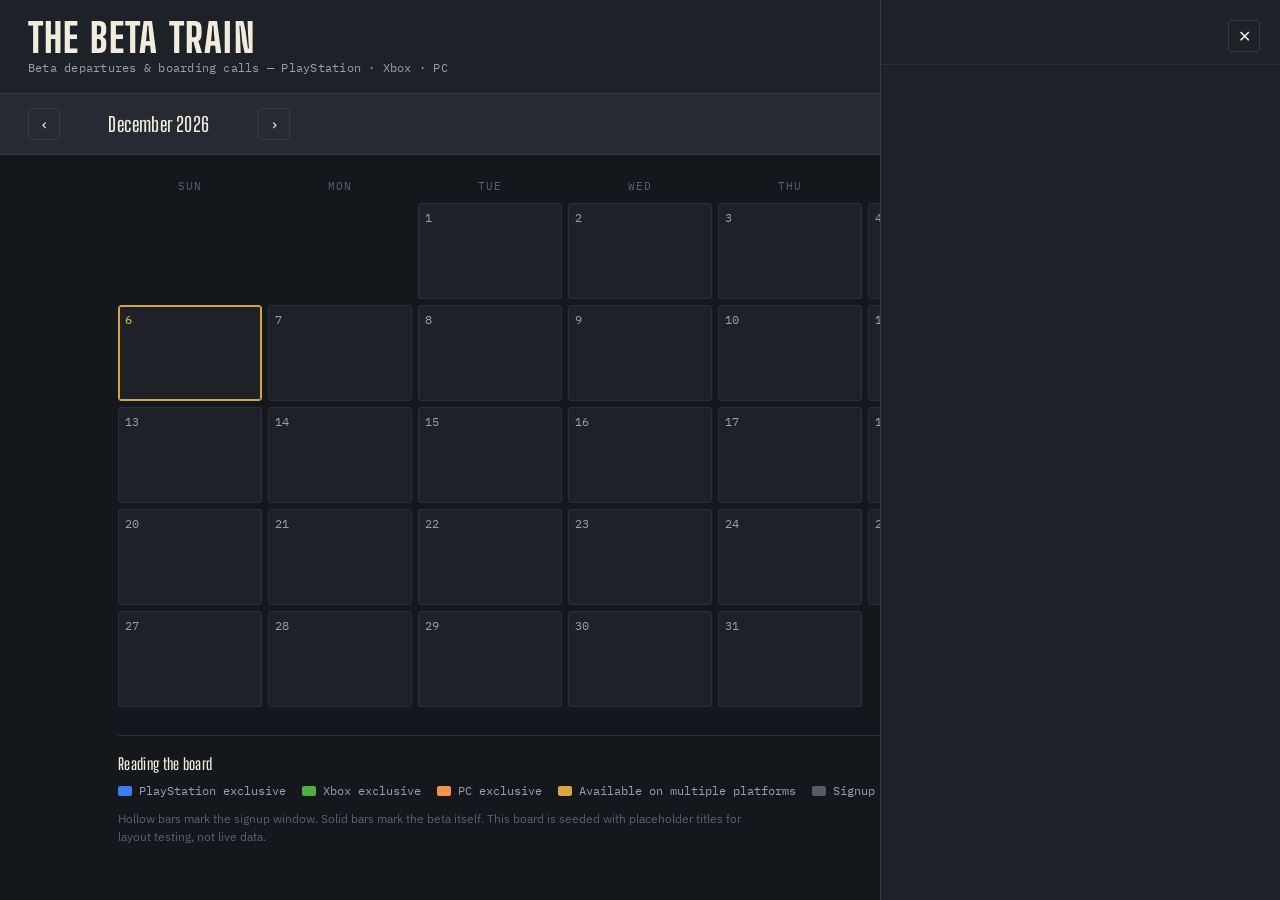
==== index.html @ b29eb6c9 "Add files via upload" ====
<!DOCTYPE html>
<html lang="en">
<head>
<meta charset="UTF-8">
<meta name="viewport" content="width=device-width, initial-scale=1.0">
<title>The Beta Train</title>
<meta name="description" content="A calendar of upcoming and active video game betas across PlayStation, Xbox, and PC.">
<link rel="preconnect" href="https://fonts.googleapis.com">
<link rel="preconnect" href="https://fonts.gstatic.com" crossorigin>
<link href="https://fonts.googleapis.com/css2?family=Big+Shoulders+Display:wght@400;600;800&family=IBM+Plex+Sans:wght@400;500;600&family=IBM+Plex+Mono:wght@400;500&display=swap" rel="stylesheet">
<link rel="stylesheet" href="css/styles.css">
</head>
<body>

<header class="board">
  <div class="board__wordmark">
    <span class="board__title">THE&nbsp;BETA&nbsp;TRAIN</span>
    <span class="board__subtitle">Beta departures &amp; boarding calls &mdash; PlayStation &middot; Xbox &middot; PC</span>
  </div>
  <div class="board__clock" id="board-clock" aria-live="off">
    <span class="board__clock-label">Today</span>
    <span class="board__clock-value" id="board-clock-value">&mdash;</span>
  </div>
</header>

<nav class="controls" aria-label="Calendar controls">
  <div class="controls__month">
    <button type="button" class="icon-btn" id="prev-month" aria-label="Previous month">&#8249;</button>
    <h1 class="controls__month-label" id="month-label">&nbsp;</h1>
    <button type="button" class="icon-btn" id="next-month" aria-label="Next month">&#8250;</button>
  </div>

  <div class="controls__filters" role="group" aria-label="Filter by platform">
    <button type="button" class="filter-btn" data-platform="playstation">
      <span class="filter-btn__dot filter-btn__dot--playstation"></span>PlayStation
    </button>
    <button type="button" class="filter-btn" data-platform="xbox">
      <span class="filter-btn__dot filter-btn__dot--xbox"></span>Xbox
    </button>
    <button type="button" class="filter-btn" data-platform="pc">
      <span class="filter-btn__dot filter-btn__dot--pc"></span>PC
    </button>
  </div>
</nav>

<main>
  <section class="calendar" aria-label="Beta calendar">
    <div class="calendar__weekdays" id="weekdays"></div>
    <div class="calendar__grid" id="calendar-grid"></div>
  </section>

  <section class="legend" aria-label="Legend">
    <h2 class="legend__title">Reading the board</h2>
    <ul class="legend__list">
      <li><span class="legend__swatch legend__swatch--playstation"></span>PlayStation exclusive</li>
      <li><span class="legend__swatch legend__swatch--xbox"></span>Xbox exclusive</li>
      <li><span class="legend__swatch legend__swatch--pc"></span>PC exclusive</li>
      <li><span class="legend__swatch legend__swatch--cross"></span>Available on multiple platforms</li>
      <li><span class="legend__swatch legend__swatch--grey"></span>Signup deadline passed</li>
      <li><span class="legend__swatch legend__swatch--concluded"></span>Beta concluded</li>
    </ul>
    <p class="legend__note">Hollow bars mark the signup window. Solid bars mark the beta itself. This board is seeded with placeholder titles for layout testing, not live data.</p>
  </section>
</main>

<div class="overlay" id="overlay" hidden></div>
<aside class="panel" id="panel" role="dialog" aria-modal="true" aria-labelledby="panel-title" hidden>
  <div class="panel__header">
    <h2 class="panel__title" id="panel-title">&nbsp;</h2>
    <button type="button" class="icon-btn" id="panel-close" aria-label="Close">&#10005;</button>
  </div>
  <div class="panel__body" id="panel-body"></div>
</aside>

<script src="js/data.js"></script>
<script src="js/app.js"></script>
</body>
</html>
---- css/styles.css ----
/* ===== Tokens ===== */
:root {
  --board-bg: #14171c;
  --board-panel: #1d2128;
  --board-panel-alt: #262b33;
  --board-line: #343a44;
  --board-line-soft: #2a2f38;

  --text-primary: #f2ecdc;
  --text-muted: #9aa0ab;
  --text-faint: #5b616c;

  --accent-playstation: #3e7bfa;
  --accent-xbox: #4fae41;
  --accent-pc: #f2954a;
  --accent-cross: #d9a441;
  --accent-grey: #565c66;
  --accent-grey-outline: #3b4149;

  --radius-sm: 3px;
  --radius-md: 7px;
  --radius-lg: 12px;

  --font-display: "Big Shoulders Display", sans-serif;
  --font-body: "IBM Plex Sans", -apple-system, sans-serif;
  --font-mono: "IBM Plex Mono", monospace;

  --hero-max-height: 180px;
}

* { box-sizing: border-box; }

html, body {
  margin: 0;
  padding: 0;
  background: var(--board-bg);
  color: var(--text-primary);
  font-family: var(--font-body);
}

button {
  font-family: inherit;
  cursor: pointer;
}

:focus-visible {
  outline: 2px solid var(--accent-cross);
  outline-offset: 2px;
}

/* ===== Header / board ===== */
.board {
  display: flex;
  justify-content: space-between;
  align-items: center;
  gap: 16px;
  max-height: var(--hero-max-height);
  padding: 18px 28px;
  background: var(--board-panel);
  border-bottom: 1px solid var(--board-line);
  flex-wrap: wrap;
}

.board__wordmark {
  display: flex;
  flex-direction: column;
  gap: 2px;
}

.board__title {
  font-family: var(--font-display);
  font-weight: 800;
  font-size: clamp(28px, 4vw, 40px);
  letter-spacing: 0.03em;
  line-height: 1;
  color: var(--text-primary);
}

.board__subtitle {
  font-family: var(--font-mono);
  font-size: 12px;
  color: var(--text-muted);
  letter-spacing: 0.02em;
}

.board__clock {
  display: flex;
  align-items: center;
  gap: 10px;
  background: var(--board-bg);
  border: 1px solid var(--board-line);
  border-radius: var(--radius-sm);
  padding: 8px 14px;
}

.board__clock-label {
  font-family: var(--font-mono);
  font-size: 11px;
  text-transform: uppercase;
  letter-spacing: 0.08em;
  color: var(--text-faint);
}

.board__clock-value {
  font-family: var(--font-mono);
  font-size: 15px;
  font-weight: 500;
  letter-spacing: 0.04em;
  color: var(--accent-cross);
}

@keyframes flap {
  0% { transform: rotateX(90deg); opacity: 0; }
  60% { transform: rotateX(0deg); opacity: 1; }
  100% { transform: rotateX(0deg); opacity: 1; }
}

@media (prefers-reduced-motion: no-preference) {
  .flap-in { animation: flap 0.35s ease-out; transform-origin: top; }
}

/* ===== Controls ===== */
.controls {
  display: flex;
  justify-content: space-between;
  align-items: center;
  flex-wrap: wrap;
  gap: 14px;
  padding: 14px 28px;
  background: var(--board-panel-alt);
  border-bottom: 1px solid var(--board-line);
}

.controls__month {
  display: flex;
  align-items: center;
  gap: 14px;
}

.controls__month-label {
  font-family: var(--font-display);
  font-weight: 600;
  font-size: 20px;
  letter-spacing: 0.02em;
  min-width: 170px;
  text-align: center;
  margin: 0;
}

.icon-btn {
  background: transparent;
  border: 1px solid var(--board-line);
  color: var(--text-primary);
  width: 32px;
  height: 32px;
  border-radius: var(--radius-sm);
  font-size: 16px;
  line-height: 1;
  display: flex;
  align-items: center;
  justify-content: center;
  transition: border-color 0.15s ease, background 0.15s ease;
}

.icon-btn:hover { border-color: var(--text-muted); background: var(--board-bg); }

.controls__filters {
  display: flex;
  gap: 8px;
  flex-wrap: wrap;
}

.filter-btn {
  display: flex;
  align-items: center;
  gap: 7px;
  background: var(--board-bg);
  border: 1px solid var(--board-line);
  color: var(--text-muted);
  border-radius: 999px;
  padding: 6px 12px;
  font-family: var(--font-mono);
  font-size: 12px;
  letter-spacing: 0.02em;
  transition: border-color 0.15s ease, color 0.15s ease;
}

.filter-btn__dot {
  width: 8px;
  height: 8px;
  border-radius: 50%;
  display: inline-block;
}

.filter-btn__dot--playstation { background: var(--accent-playstation); }
.filter-btn__dot--xbox { background: var(--accent-xbox); }
.filter-btn__dot--pc { background: var(--accent-pc); }

.filter-btn[aria-pressed="true"] {
  color: var(--text-primary);
  border-color: var(--text-muted);
  background: var(--board-panel);
}

/* ===== Calendar ===== */
main {
  padding: 24px 28px 40px;
  max-width: 1100px;
  margin: 0 auto;
}

.calendar__weekdays {
  display: grid;
  grid-template-columns: repeat(7, 1fr);
  gap: 6px;
  margin-bottom: 6px;
}

.calendar__weekdays span {
  font-family: var(--font-mono);
  font-size: 11px;
  text-transform: uppercase;
  letter-spacing: 0.08em;
  color: var(--text-faint);
  text-align: center;
  padding-bottom: 4px;
}

.calendar__grid {
  display: grid;
  grid-template-columns: repeat(7, 1fr);
  gap: 6px;
}

.day {
  background: var(--board-panel);
  border: 1px solid var(--board-line-soft);
  border-radius: var(--radius-sm);
  min-height: 96px;
  padding: 6px 6px 8px;
  display: flex;
  flex-direction: column;
  gap: 4px;
  text-align: left;
  color: var(--text-primary);
  transition: border-color 0.15s ease, background 0.15s ease;
}

.day:hover:not(.day--empty) { border-color: var(--text-muted); background: var(--board-panel-alt); }

.day--empty { background: transparent; border-color: transparent; cursor: default; }

.day--today { border-color: var(--accent-cross); box-shadow: inset 0 0 0 1px var(--accent-cross); }

.day__num {
  font-family: var(--font-mono);
  font-size: 12px;
  color: var(--text-muted);
}

.day--today .day__num { color: var(--accent-cross); font-weight: 500; }

.day__entries {
  display: flex;
  flex-direction: column;
  gap: 3px;
}

.entry-bar {
  height: 12px;
  border-radius: 3px;
  font-size: 0;
  overflow: hidden;
}

.entry-bar--signup {
  background: transparent;
  border: 1.5px solid var(--bar-color, var(--accent-cross));
}

.entry-bar--beta {
  background: var(--bar-color, var(--accent-cross));
}

.entry-bar--missed { border-color: var(--accent-grey); }
.entry-bar--concluded { background: transparent; border: 1.5px dashed var(--accent-grey-outline); }

.day__more {
  font-family: var(--font-mono);
  font-size: 10px;
  color: var(--text-faint);
}

/* ===== Legend ===== */
.legend {
  margin-top: 28px;
  padding-top: 18px;
  border-top: 1px solid var(--board-line-soft);
}

.legend__title {
  font-family: var(--font-display);
  font-weight: 600;
  font-size: 16px;
  margin: 0 0 10px;
  letter-spacing: 0.02em;
}

.legend__list {
  list-style: none;
  margin: 0 0 10px;
  padding: 0;
  display: flex;
  flex-wrap: wrap;
  gap: 16px;
  font-family: var(--font-mono);
  font-size: 12px;
  color: var(--text-muted);
}

.legend__list li { display: flex; align-items: center; gap: 7px; }

.legend__swatch {
  width: 14px;
  height: 10px;
  border-radius: 2px;
  display: inline-block;
}

.legend__swatch--playstation { background: var(--accent-playstation); }
.legend__swatch--xbox { background: var(--accent-xbox); }
.legend__swatch--pc { background: var(--accent-pc); }
.legend__swatch--cross { background: var(--accent-cross); }
.legend__swatch--grey { background: var(--accent-grey); }
.legend__swatch--concluded { border: 1.5px dashed var(--accent-grey-outline); background: transparent; }

.legend__note {
  font-size: 12px;
  color: var(--text-faint);
  max-width: 640px;
  line-height: 1.5;
}

/* ===== Panel ===== */
.overlay {
  position: fixed;
  inset: 0;
  background: rgba(10, 12, 15, 0.55);
  z-index: 10;
}

.panel {
  position: fixed;
  top: 0;
  right: 0;
  height: 100%;
  width: min(400px, 100%);
  background: var(--board-panel);
  border-left: 1px solid var(--board-line);
  z-index: 11;
  display: flex;
  flex-direction: column;
  transform: translateX(0);
}

.panel__header {
  display: flex;
  justify-content: space-between;
  align-items: flex-start;
  padding: 20px 20px 12px;
  border-bottom: 1px solid var(--board-line-soft);
}

.panel__title {
  font-family: var(--font-display);
  font-weight: 600;
  font-size: 20px;
  margin: 0;
  padding-right: 12px;
}

.panel__body {
  padding: 16px 20px 30px;
  overflow-y: auto;
}

.entry-card {
  border: 1px solid var(--board-line-soft);
  border-radius: var(--radius-md);
  padding: 14px;
  margin-bottom: 14px;
  background: var(--board-panel-alt);
}

.entry-card__title {
  font-family: var(--font-display);
  font-weight: 600;
  font-size: 18px;
  margin: 0 0 6px;
}

.entry-card__badges {
  display: flex;
  flex-wrap: wrap;
  gap: 6px;
  margin-bottom: 10px;
}

.badge {
  font-family: var(--font-mono);
  font-size: 10px;
  text-transform: uppercase;
  letter-spacing: 0.05em;
  padding: 3px 8px;
  border-radius: 999px;
  border: 1px solid var(--board-line);
  color: var(--text-muted);
}

.badge--status {
  border-color: var(--badge-color, var(--accent-cross));
  color: var(--badge-color, var(--accent-cross));
}

.entry-card__meta {
  font-family: var(--font-mono);
  font-size: 12px;
  color: var(--text-muted);
  line-height: 1.7;
}

.entry-card__meta strong { color: var(--text-primary); font-weight: 500; }

.entry-card__desc {
  font-size: 13px;
  color: var(--text-primary);
  line-height: 1.6;
  margin: 10px 0;
}

.entry-card__link {
  display: inline-block;
  margin-top: 4px;
  font-family: var(--font-mono);
  font-size: 12px;
  color: var(--accent-cross);
  text-decoration: none;
  border-bottom: 1px solid var(--accent-cross);
}

.entry-card__link:hover { opacity: 0.8; }

.panel__empty {
  color: var(--text-faint);
  font-family: var(--font-mono);
  font-size: 13px;
}

/* ===== Responsive ===== */
@media (max-width: 640px) {
  .board { padding: 14px 16px; }
  .controls { padding: 12px 16px; }
  main { padding: 16px 16px 32px; }
  .day { min-height: 70px; }
  .day__num { font-size: 11px; }
  .entry-bar { height: 9px; }
  .panel { width: 100%; top: auto; bottom: 0; height: 82%; border-left: none; border-top: 1px solid var(--board-line); border-radius: var(--radius-lg) var(--radius-lg) 0 0; }
}
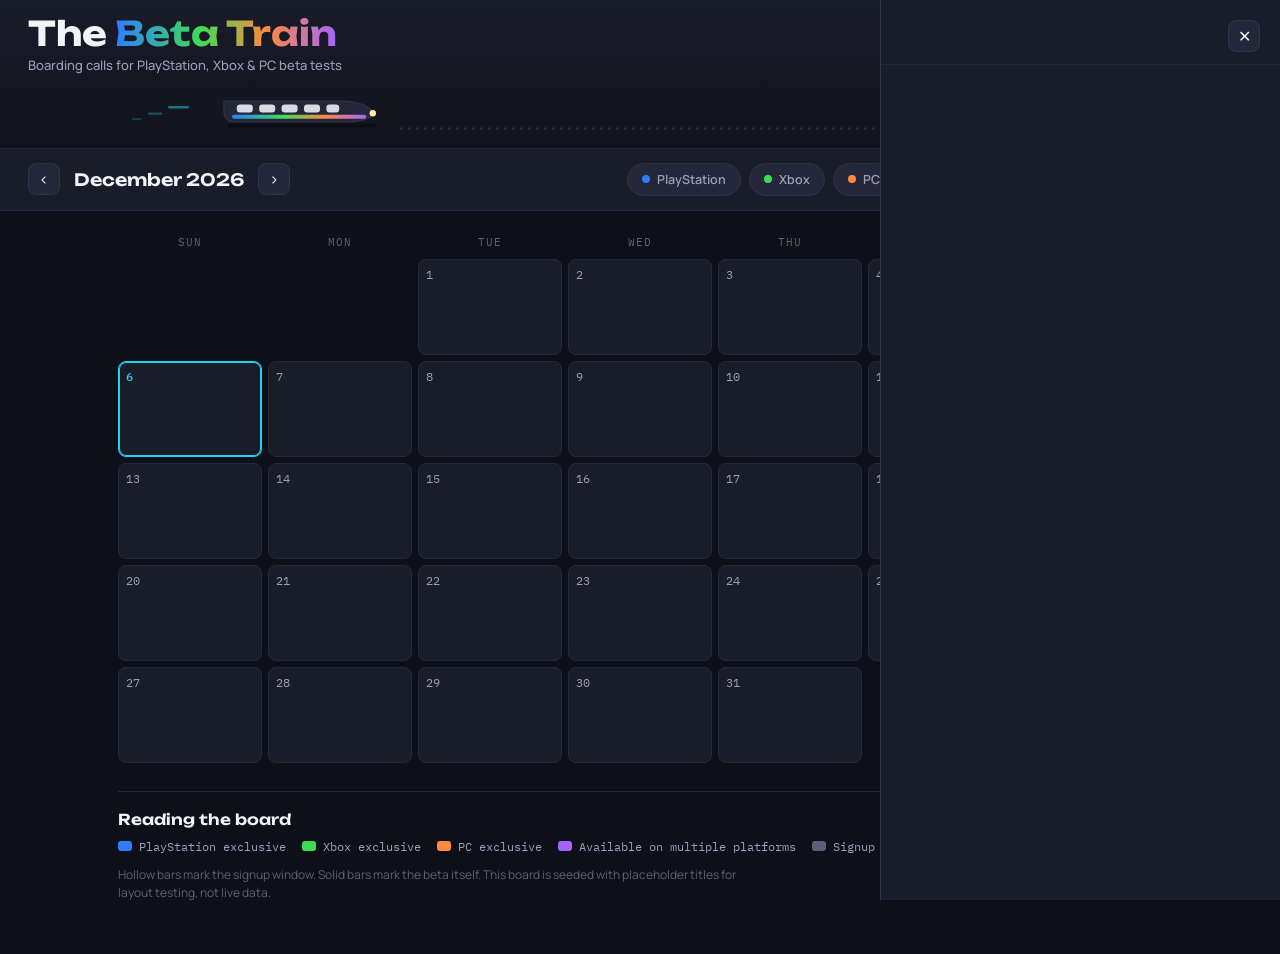
==== commit 6bb5de2d: "Add files via upload" ====
--- a/index.html
+++ b/index.html
@@ -7,39 +7,83 @@
 <meta name="description" content="A calendar of upcoming and active video game betas across PlayStation, Xbox, and PC.">
 <link rel="preconnect" href="https://fonts.googleapis.com">
 <link rel="preconnect" href="https://fonts.gstatic.com" crossorigin>
-<link href="https://fonts.googleapis.com/css2?family=Big+Shoulders+Display:wght@400;600;800&family=IBM+Plex+Sans:wght@400;500;600&family=IBM+Plex+Mono:wght@400;500&display=swap" rel="stylesheet">
+<link href="https://fonts.googleapis.com/css2?family=Unbounded:wght@400;600;700;800&family=Manrope:wght@400;500;600;700&family=IBM+Plex+Mono:wght@400;500&display=swap" rel="stylesheet">
 <link rel="stylesheet" href="css/styles.css">
 </head>
 <body>
 
 <header class="board">
-  <div class="board__wordmark">
-    <span class="board__title">THE&nbsp;BETA&nbsp;TRAIN</span>
-    <span class="board__subtitle">Beta departures &amp; boarding calls &mdash; PlayStation &middot; Xbox &middot; PC</span>
+  <div class="board__row">
+    <div class="board__wordmark">
+      <h1 class="board__title">The <span class="board__title-accent">Beta Train</span></h1>
+      <span class="board__subtitle">Boarding calls for PlayStation, Xbox &amp; PC beta tests</span>
+    </div>
+    <div class="board__clock" id="board-clock" aria-live="off">
+      <span class="board__clock-label">Today</span>
+      <span class="board__clock-value" id="board-clock-value">&mdash;</span>
+    </div>
   </div>
-  <div class="board__clock" id="board-clock" aria-live="off">
-    <span class="board__clock-label">Today</span>
-    <span class="board__clock-value" id="board-clock-value">&mdash;</span>
+
+  <div class="board__track" aria-hidden="true">
+    <svg class="train" viewBox="0 0 600 70" xmlns="http://www.w3.org/2000/svg" preserveAspectRatio="xMidYMid meet">
+      <defs>
+        <linearGradient id="platformGradient" x1="0" y1="0" x2="1" y2="0">
+          <stop offset="0%" stop-color="var(--accent-playstation)"/>
+          <stop offset="38%" stop-color="var(--accent-xbox)"/>
+          <stop offset="68%" stop-color="var(--accent-pc)"/>
+          <stop offset="100%" stop-color="var(--accent-cross)"/>
+        </linearGradient>
+      </defs>
+
+      <line class="track-line" x1="0" y1="58" x2="600" y2="58"/>
+
+      <g class="train__unit">
+        <g class="train__streaks">
+          <rect x="-70" y="30" width="26" height="3" rx="1.5" opacity="0.5"/>
+          <rect x="-95" y="38" width="18" height="3" rx="1.5" opacity="0.3"/>
+          <rect x="-115" y="45" width="12" height="2.5" rx="1.25" opacity="0.2"/>
+        </g>
+        <rect class="train__shadow" x="4" y="52" width="186" height="5" rx="2.5"/>
+        <path class="train__body" d="M0 24 H150 C168 24 182 32 190 39 C182 46 168 50 150 50 H12 C5 50 0 45 0 38 Z"/>
+        <rect class="train__stripe" x="10" y="41" width="168" height="5" rx="2.5" fill="url(#platformGradient)"/>
+        <rect class="train__window" x="16" y="28" width="20" height="10" rx="4"/>
+        <rect class="train__window" x="44" y="28" width="20" height="10" rx="4"/>
+        <rect class="train__window" x="72" y="28" width="20" height="10" rx="4"/>
+        <rect class="train__window" x="100" y="28" width="20" height="10" rx="4"/>
+        <rect class="train__window" x="128" y="28" width="16" height="10" rx="4"/>
+        <circle class="train__light" cx="186" cy="39" r="4"/>
+      </g>
+    </svg>
   </div>
 </header>
 
 <nav class="controls" aria-label="Calendar controls">
   <div class="controls__month">
     <button type="button" class="icon-btn" id="prev-month" aria-label="Previous month">&#8249;</button>
-    <h1 class="controls__month-label" id="month-label">&nbsp;</h1>
+    <h2 class="controls__month-label" id="month-label">&nbsp;</h2>
     <button type="button" class="icon-btn" id="next-month" aria-label="Next month">&#8250;</button>
   </div>
 
-  <div class="controls__filters" role="group" aria-label="Filter by platform">
-    <button type="button" class="filter-btn" data-platform="playstation">
-      <span class="filter-btn__dot filter-btn__dot--playstation"></span>PlayStation
-    </button>
-    <button type="button" class="filter-btn" data-platform="xbox">
-      <span class="filter-btn__dot filter-btn__dot--xbox"></span>Xbox
-    </button>
-    <button type="button" class="filter-btn" data-platform="pc">
-      <span class="filter-btn__dot filter-btn__dot--pc"></span>PC
-    </button>
+  <div class="controls__filter-groups">
+    <div class="controls__filters" role="group" aria-label="Filter by platform">
+      <button type="button" class="filter-btn filter-btn--playstation" data-filter-group="platform" data-platform="playstation">
+        <span class="filter-btn__dot filter-btn__dot--playstation"></span>PlayStation
+      </button>
+      <button type="button" class="filter-btn filter-btn--xbox" data-filter-group="platform" data-platform="xbox">
+        <span class="filter-btn__dot filter-btn__dot--xbox"></span>Xbox
+      </button>
+      <button type="button" class="filter-btn filter-btn--pc" data-filter-group="platform" data-platform="pc">
+        <span class="filter-btn__dot filter-btn__dot--pc"></span>PC
+      </button>
+    </div>
+
+    <div class="controls__divider" aria-hidden="true"></div>
+
+    <div class="controls__filters" role="group" aria-label="Filter by event type">
+      <button type="button" class="filter-btn filter-btn--event" data-filter-group="event" data-event="upcoming">Opening soon</button>
+      <button type="button" class="filter-btn filter-btn--event" data-filter-group="event" data-event="signup-open">Signups open</button>
+      <button type="button" class="filter-btn filter-btn--event" data-filter-group="event" data-event="beta-live">Live now</button>
+    </div>
   </div>
 </nav>
 
--- a/css/styles.css
+++ b/css/styles.css
@@ -1,28 +1,31 @@
 /* ===== Tokens ===== */
 :root {
-  --board-bg: #14171c;
-  --board-panel: #1d2128;
-  --board-panel-alt: #262b33;
-  --board-line: #343a44;
-  --board-line-soft: #2a2f38;
-
-  --text-primary: #f2ecdc;
-  --text-muted: #9aa0ab;
-  --text-faint: #5b616c;
-
-  --accent-playstation: #3e7bfa;
-  --accent-xbox: #4fae41;
-  --accent-pc: #f2954a;
-  --accent-cross: #d9a441;
-  --accent-grey: #565c66;
-  --accent-grey-outline: #3b4149;
-
-  --radius-sm: 3px;
-  --radius-md: 7px;
-  --radius-lg: 12px;
-
-  --font-display: "Big Shoulders Display", sans-serif;
-  --font-body: "IBM Plex Sans", -apple-system, sans-serif;
+  --bg: #0e1019;
+  --panel: #191c29;
+  --panel-alt: #232739;
+  --panel-hover: #2a2f44;
+  --line: #2e3348;
+  --line-soft: #24283a;
+
+  --text-primary: #f3f4f8;
+  --text-muted: #9aa0b8;
+  --text-faint: #5c6178;
+
+  --accent-playstation: #2f7cff;
+  --accent-xbox: #3ddc57;
+  --accent-pc: #ff8a3d;
+  --accent-cross: #a465ff;
+  --accent-event: #22d3ee;
+  --accent-grey: #5b6178;
+  --accent-grey-outline: #3a3f52;
+
+  --radius-sm: 8px;
+  --radius-md: 14px;
+  --radius-lg: 22px;
+  --radius-pill: 999px;
+
+  --font-display: "Unbounded", sans-serif;
+  --font-body: "Manrope", -apple-system, sans-serif;
   --font-mono: "IBM Plex Mono", monospace;
 
   --hero-max-height: 180px;
@@ -33,69 +36,73 @@
 html, body {
   margin: 0;
   padding: 0;
-  background: var(--board-bg);
+  background: var(--bg);
   color: var(--text-primary);
   font-family: var(--font-body);
 }
 
-button {
-  font-family: inherit;
-  cursor: pointer;
-}
+button { font-family: inherit; cursor: pointer; }
 
 :focus-visible {
-  outline: 2px solid var(--accent-cross);
+  outline: 2px solid var(--accent-event);
   outline-offset: 2px;
 }
 
-/* ===== Header / board ===== */
+/* ===== Header ===== */
 .board {
+  max-height: var(--hero-max-height);
+  padding: 16px 28px 10px;
+  background: linear-gradient(180deg, var(--panel) 0%, var(--bg) 130%);
+  border-bottom: 1px solid var(--line-soft);
+  overflow: hidden;
+}
+
+.board__row {
   display: flex;
   justify-content: space-between;
-  align-items: center;
+  align-items: flex-start;
   gap: 16px;
-  max-height: var(--hero-max-height);
-  padding: 18px 28px;
-  background: var(--board-panel);
-  border-bottom: 1px solid var(--board-line);
   flex-wrap: wrap;
-}
-
-.board__wordmark {
-  display: flex;
-  flex-direction: column;
-  gap: 2px;
 }
 
 .board__title {
   font-family: var(--font-display);
-  font-weight: 800;
-  font-size: clamp(28px, 4vw, 40px);
-  letter-spacing: 0.03em;
-  line-height: 1;
+  font-weight: 700;
+  font-size: clamp(24px, 3.4vw, 34px);
+  line-height: 1.05;
+  margin: 0;
   color: var(--text-primary);
 }
 
+.board__title-accent {
+  background: linear-gradient(90deg, var(--accent-playstation), var(--accent-xbox) 38%, var(--accent-pc) 68%, var(--accent-cross));
+  -webkit-background-clip: text;
+  background-clip: text;
+  color: transparent;
+}
+
 .board__subtitle {
-  font-family: var(--font-mono);
-  font-size: 12px;
+  display: block;
+  margin-top: 4px;
+  font-family: var(--font-body);
+  font-weight: 500;
+  font-size: 13px;
   color: var(--text-muted);
-  letter-spacing: 0.02em;
 }
 
 .board__clock {
   display: flex;
   align-items: center;
-  gap: 10px;
-  background: var(--board-bg);
-  border: 1px solid var(--board-line);
-  border-radius: var(--radius-sm);
-  padding: 8px 14px;
+  gap: 9px;
+  background: var(--panel-alt);
+  border: 1px solid var(--line);
+  border-radius: var(--radius-pill);
+  padding: 7px 14px;
 }
 
 .board__clock-label {
   font-family: var(--font-mono);
-  font-size: 11px;
+  font-size: 10px;
   text-transform: uppercase;
   letter-spacing: 0.08em;
   color: var(--text-faint);
@@ -103,21 +110,47 @@
 
 .board__clock-value {
   font-family: var(--font-mono);
-  font-size: 15px;
+  font-size: 13px;
   font-weight: 500;
-  letter-spacing: 0.04em;
-  color: var(--accent-cross);
-}
-
-@keyframes flap {
-  0% { transform: rotateX(90deg); opacity: 0; }
-  60% { transform: rotateX(0deg); opacity: 1; }
-  100% { transform: rotateX(0deg); opacity: 1; }
-}
+  color: var(--accent-event);
+}
+
+/* ---- train strip ---- */
+.board__track {
+  margin-top: 8px;
+  height: 56px;
+  overflow: hidden;
+  position: relative;
+}
+
+.train {
+  width: 100%;
+  height: 100%;
+  overflow: visible;
+}
+
+.track-line {
+  stroke: var(--line);
+  stroke-width: 2;
+  stroke-dasharray: 3 7;
+}
+
+.train__unit { transform: translateX(-220px); }
 
 @media (prefers-reduced-motion: no-preference) {
-  .flap-in { animation: flap 0.35s ease-out; transform-origin: top; }
-}
+  .train__unit { animation: train-travel 13s linear infinite; }
+}
+
+@keyframes train-travel {
+  from { transform: translateX(-220px); }
+  to { transform: translateX(640px); }
+}
+
+.train__body { fill: var(--panel-alt); stroke: var(--line); stroke-width: 1.5; }
+.train__shadow { fill: rgba(0,0,0,0.35); }
+.train__window { fill: var(--text-primary); opacity: 0.88; }
+.train__light { fill: #ffe9a8; }
+.train__streaks rect { fill: var(--accent-event); }
 
 /* ===== Controls ===== */
 .controls {
@@ -127,29 +160,24 @@
   flex-wrap: wrap;
   gap: 14px;
   padding: 14px 28px;
-  background: var(--board-panel-alt);
-  border-bottom: 1px solid var(--board-line);
-}
-
-.controls__month {
-  display: flex;
-  align-items: center;
-  gap: 14px;
-}
+  background: var(--panel);
+  border-bottom: 1px solid var(--line-soft);
+}
+
+.controls__month { display: flex; align-items: center; gap: 14px; }
 
 .controls__month-label {
   font-family: var(--font-display);
   font-weight: 600;
-  font-size: 20px;
-  letter-spacing: 0.02em;
-  min-width: 170px;
+  font-size: 17px;
+  min-width: 160px;
   text-align: center;
   margin: 0;
 }
 
 .icon-btn {
-  background: transparent;
-  border: 1px solid var(--board-line);
+  background: var(--panel-alt);
+  border: 1px solid var(--line);
   color: var(--text-primary);
   width: 32px;
   height: 32px;
@@ -159,55 +187,73 @@
   display: flex;
   align-items: center;
   justify-content: center;
-  transition: border-color 0.15s ease, background 0.15s ease;
-}
-
-.icon-btn:hover { border-color: var(--text-muted); background: var(--board-bg); }
-
-.controls__filters {
-  display: flex;
-  gap: 8px;
+  transition: border-color 0.15s ease, background 0.15s ease, transform 0.1s ease;
+}
+
+.icon-btn:hover { border-color: var(--text-muted); background: var(--panel-hover); }
+.icon-btn:active { transform: scale(0.94); }
+
+.controls__filter-groups {
+  display: flex;
+  align-items: center;
+  gap: 14px;
   flex-wrap: wrap;
 }
 
+.controls__divider {
+  width: 1px;
+  height: 22px;
+  background: var(--line);
+}
+
+.controls__filters { display: flex; gap: 8px; flex-wrap: wrap; }
+
 .filter-btn {
   display: flex;
   align-items: center;
   gap: 7px;
-  background: var(--board-bg);
-  border: 1px solid var(--board-line);
+  background: var(--panel-alt);
+  border: 1px solid var(--line);
   color: var(--text-muted);
-  border-radius: 999px;
-  padding: 6px 12px;
-  font-family: var(--font-mono);
-  font-size: 12px;
-  letter-spacing: 0.02em;
-  transition: border-color 0.15s ease, color 0.15s ease;
-}
-
-.filter-btn__dot {
-  width: 8px;
-  height: 8px;
-  border-radius: 50%;
-  display: inline-block;
-}
-
+  border-radius: var(--radius-pill);
+  padding: 7px 14px;
+  font-family: var(--font-body);
+  font-weight: 600;
+  font-size: 12.5px;
+  transition: border-color 0.15s ease, color 0.15s ease, background 0.15s ease, box-shadow 0.15s ease, transform 0.1s ease;
+}
+
+.filter-btn:hover { border-color: var(--text-muted); }
+.filter-btn:active { transform: scale(0.97); }
+
+.filter-btn__dot { width: 8px; height: 8px; border-radius: 50%; display: inline-block; }
 .filter-btn__dot--playstation { background: var(--accent-playstation); }
 .filter-btn__dot--xbox { background: var(--accent-xbox); }
 .filter-btn__dot--pc { background: var(--accent-pc); }
 
-.filter-btn[aria-pressed="true"] {
-  color: var(--text-primary);
-  border-color: var(--text-muted);
-  background: var(--board-panel);
+.filter-btn--playstation[aria-pressed="true"] {
+  background: var(--accent-playstation); border-color: var(--accent-playstation); color: #051327;
+  box-shadow: 0 0 0 1px var(--accent-playstation), 0 6px 18px -6px var(--accent-playstation);
+}
+.filter-btn--xbox[aria-pressed="true"] {
+  background: var(--accent-xbox); border-color: var(--accent-xbox); color: #05230c;
+  box-shadow: 0 0 0 1px var(--accent-xbox), 0 6px 18px -6px var(--accent-xbox);
+}
+.filter-btn--pc[aria-pressed="true"] {
+  background: var(--accent-pc); border-color: var(--accent-pc); color: #2b1200;
+  box-shadow: 0 0 0 1px var(--accent-pc), 0 6px 18px -6px var(--accent-pc);
+}
+.filter-btn--playstation[aria-pressed="true"] .filter-btn__dot,
+.filter-btn--xbox[aria-pressed="true"] .filter-btn__dot,
+.filter-btn--pc[aria-pressed="true"] .filter-btn__dot { background: currentColor; }
+
+.filter-btn--event[aria-pressed="true"] {
+  background: var(--accent-event); border-color: var(--accent-event); color: #052024;
+  box-shadow: 0 0 0 1px var(--accent-event), 0 6px 18px -6px var(--accent-event);
 }
 
 /* ===== Calendar ===== */
-main {
-  padding: 24px 28px 40px;
-  max-width: 1100px;
-  margin: 0 auto;
-}
+main { padding: 24px 28px 40px; max-width: 1100px; margin: 0 auto; }
 
 .calendar__weekdays {
   display: grid;
@@ -233,236 +279,108 @@
 }
 
 .day {
-  background: var(--board-panel);
-  border: 1px solid var(--board-line-soft);
+  background: var(--panel);
+  border: 1px solid var(--line-soft);
   border-radius: var(--radius-sm);
   min-height: 96px;
-  padding: 6px 6px 8px;
+  padding: 7px 7px 8px;
   display: flex;
   flex-direction: column;
   gap: 4px;
   text-align: left;
   color: var(--text-primary);
-  transition: border-color 0.15s ease, background 0.15s ease;
-}
-
-.day:hover:not(.day--empty) { border-color: var(--text-muted); background: var(--board-panel-alt); }
-
+  transition: border-color 0.15s ease, background 0.15s ease, transform 0.1s ease;
+}
+
+.day:hover:not(.day--empty) { border-color: var(--text-muted); background: var(--panel-alt); transform: translateY(-1px); }
 .day--empty { background: transparent; border-color: transparent; cursor: default; }
-
-.day--today { border-color: var(--accent-cross); box-shadow: inset 0 0 0 1px var(--accent-cross); }
-
-.day__num {
-  font-family: var(--font-mono);
-  font-size: 12px;
-  color: var(--text-muted);
-}
-
-.day--today .day__num { color: var(--accent-cross); font-weight: 500; }
-
-.day__entries {
-  display: flex;
-  flex-direction: column;
-  gap: 3px;
-}
-
-.entry-bar {
-  height: 12px;
-  border-radius: 3px;
-  font-size: 0;
-  overflow: hidden;
-}
-
-.entry-bar--signup {
-  background: transparent;
-  border: 1.5px solid var(--bar-color, var(--accent-cross));
-}
-
-.entry-bar--beta {
-  background: var(--bar-color, var(--accent-cross));
-}
-
+.day--today { border-color: var(--accent-event); box-shadow: inset 0 0 0 1px var(--accent-event); }
+
+.day__num { font-family: var(--font-mono); font-size: 12px; color: var(--text-muted); }
+.day--today .day__num { color: var(--accent-event); font-weight: 500; }
+
+.day__entries { display: flex; flex-direction: column; gap: 3px; }
+
+.entry-bar { height: 12px; border-radius: 4px; font-size: 0; overflow: hidden; }
+.entry-bar--signup { background: transparent; border: 1.5px solid var(--bar-color, var(--accent-cross)); }
+.entry-bar--beta { background: var(--bar-color, var(--accent-cross)); box-shadow: 0 0 8px -2px var(--bar-color, var(--accent-cross)); }
 .entry-bar--missed { border-color: var(--accent-grey); }
-.entry-bar--concluded { background: transparent; border: 1.5px dashed var(--accent-grey-outline); }
-
-.day__more {
-  font-family: var(--font-mono);
-  font-size: 10px;
-  color: var(--text-faint);
-}
+.entry-bar--concluded { background: transparent; border: 1.5px dashed var(--accent-grey-outline); box-shadow: none; }
+
+.day__more { font-family: var(--font-mono); font-size: 10px; color: var(--text-faint); }
 
 /* ===== Legend ===== */
-.legend {
-  margin-top: 28px;
-  padding-top: 18px;
-  border-top: 1px solid var(--board-line-soft);
-}
-
-.legend__title {
-  font-family: var(--font-display);
-  font-weight: 600;
-  font-size: 16px;
-  margin: 0 0 10px;
-  letter-spacing: 0.02em;
-}
+.legend { margin-top: 28px; padding-top: 18px; border-top: 1px solid var(--line-soft); }
+.legend__title { font-family: var(--font-display); font-weight: 600; font-size: 15px; margin: 0 0 10px; }
 
 .legend__list {
-  list-style: none;
-  margin: 0 0 10px;
-  padding: 0;
-  display: flex;
-  flex-wrap: wrap;
-  gap: 16px;
-  font-family: var(--font-mono);
-  font-size: 12px;
-  color: var(--text-muted);
-}
-
+  list-style: none; margin: 0 0 10px; padding: 0;
+  display: flex; flex-wrap: wrap; gap: 16px;
+  font-family: var(--font-mono); font-size: 12px; color: var(--text-muted);
+}
 .legend__list li { display: flex; align-items: center; gap: 7px; }
-
-.legend__swatch {
-  width: 14px;
-  height: 10px;
-  border-radius: 2px;
-  display: inline-block;
-}
-
+.legend__swatch { width: 14px; height: 10px; border-radius: 3px; display: inline-block; }
 .legend__swatch--playstation { background: var(--accent-playstation); }
 .legend__swatch--xbox { background: var(--accent-xbox); }
 .legend__swatch--pc { background: var(--accent-pc); }
 .legend__swatch--cross { background: var(--accent-cross); }
 .legend__swatch--grey { background: var(--accent-grey); }
 .legend__swatch--concluded { border: 1.5px dashed var(--accent-grey-outline); background: transparent; }
-
-.legend__note {
-  font-size: 12px;
-  color: var(--text-faint);
-  max-width: 640px;
-  line-height: 1.5;
-}
+.legend__note { font-size: 12px; color: var(--text-faint); max-width: 640px; line-height: 1.5; }
 
 /* ===== Panel ===== */
-.overlay {
-  position: fixed;
-  inset: 0;
-  background: rgba(10, 12, 15, 0.55);
-  z-index: 10;
-}
+.overlay { position: fixed; inset: 0; background: rgba(6, 7, 12, 0.6); z-index: 10; }
 
 .panel {
-  position: fixed;
-  top: 0;
-  right: 0;
-  height: 100%;
-  width: min(400px, 100%);
-  background: var(--board-panel);
-  border-left: 1px solid var(--board-line);
-  z-index: 11;
-  display: flex;
-  flex-direction: column;
-  transform: translateX(0);
+  position: fixed; top: 0; right: 0; height: 100%; width: min(400px, 100%);
+  background: var(--panel); border-left: 1px solid var(--line);
+  z-index: 11; display: flex; flex-direction: column;
 }
 
 .panel__header {
-  display: flex;
-  justify-content: space-between;
-  align-items: flex-start;
-  padding: 20px 20px 12px;
-  border-bottom: 1px solid var(--board-line-soft);
-}
-
-.panel__title {
-  font-family: var(--font-display);
-  font-weight: 600;
-  font-size: 20px;
-  margin: 0;
-  padding-right: 12px;
-}
-
-.panel__body {
-  padding: 16px 20px 30px;
-  overflow-y: auto;
-}
+  display: flex; justify-content: space-between; align-items: flex-start;
+  padding: 20px 20px 12px; border-bottom: 1px solid var(--line-soft);
+}
+.panel__title { font-family: var(--font-display); font-weight: 600; font-size: 19px; margin: 0; padding-right: 12px; }
+.panel__body { padding: 16px 20px 30px; overflow-y: auto; }
 
 .entry-card {
-  border: 1px solid var(--board-line-soft);
+  border: 1px solid var(--line-soft);
   border-radius: var(--radius-md);
   padding: 14px;
   margin-bottom: 14px;
-  background: var(--board-panel-alt);
-}
-
-.entry-card__title {
-  font-family: var(--font-display);
-  font-weight: 600;
-  font-size: 18px;
-  margin: 0 0 6px;
-}
-
-.entry-card__badges {
-  display: flex;
-  flex-wrap: wrap;
-  gap: 6px;
-  margin-bottom: 10px;
-}
+  background: var(--panel-alt);
+}
+
+.entry-card__title { font-family: var(--font-display); font-weight: 600; font-size: 17px; margin: 0 0 8px; }
+.entry-card__badges { display: flex; flex-wrap: wrap; gap: 6px; margin-bottom: 10px; }
 
 .badge {
-  font-family: var(--font-mono);
-  font-size: 10px;
-  text-transform: uppercase;
-  letter-spacing: 0.05em;
-  padding: 3px 8px;
-  border-radius: 999px;
-  border: 1px solid var(--board-line);
-  color: var(--text-muted);
-}
-
-.badge--status {
-  border-color: var(--badge-color, var(--accent-cross));
-  color: var(--badge-color, var(--accent-cross));
-}
-
-.entry-card__meta {
-  font-family: var(--font-mono);
-  font-size: 12px;
-  color: var(--text-muted);
-  line-height: 1.7;
-}
-
+  font-family: var(--font-mono); font-size: 10px; text-transform: uppercase; letter-spacing: 0.05em;
+  padding: 3px 9px; border-radius: var(--radius-pill); border: 1px solid var(--line); color: var(--text-muted);
+}
+.badge--status { border-color: var(--badge-color, var(--accent-cross)); color: var(--badge-color, var(--accent-cross)); }
+
+.entry-card__meta { font-family: var(--font-mono); font-size: 12px; color: var(--text-muted); line-height: 1.7; }
 .entry-card__meta strong { color: var(--text-primary); font-weight: 500; }
-
-.entry-card__desc {
-  font-size: 13px;
-  color: var(--text-primary);
-  line-height: 1.6;
-  margin: 10px 0;
-}
+.entry-card__desc { font-size: 13px; color: var(--text-primary); line-height: 1.6; margin: 10px 0; }
 
 .entry-card__link {
-  display: inline-block;
-  margin-top: 4px;
-  font-family: var(--font-mono);
-  font-size: 12px;
-  color: var(--accent-cross);
-  text-decoration: none;
-  border-bottom: 1px solid var(--accent-cross);
-}
-
-.entry-card__link:hover { opacity: 0.8; }
-
-.panel__empty {
-  color: var(--text-faint);
-  font-family: var(--font-mono);
-  font-size: 13px;
-}
+  display: inline-block; margin-top: 4px; font-family: var(--font-body); font-weight: 600;
+  font-size: 12.5px; color: var(--bg); text-decoration: none;
+  background: var(--accent-event); padding: 7px 12px; border-radius: var(--radius-pill);
+}
+.entry-card__link:hover { opacity: 0.88; }
+
+.panel__empty { color: var(--text-faint); font-family: var(--font-mono); font-size: 13px; }
 
 /* ===== Responsive ===== */
 @media (max-width: 640px) {
-  .board { padding: 14px 16px; }
+  .board { padding: 14px 16px 8px; }
   .controls { padding: 12px 16px; }
   main { padding: 16px 16px 32px; }
   .day { min-height: 70px; }
   .day__num { font-size: 11px; }
   .entry-bar { height: 9px; }
-  .panel { width: 100%; top: auto; bottom: 0; height: 82%; border-left: none; border-top: 1px solid var(--board-line); border-radius: var(--radius-lg) var(--radius-lg) 0 0; }
-}
+  .panel { width: 100%; top: auto; bottom: 0; height: 82%; border-left: none; border-top: 1px solid var(--line); border-radius: var(--radius-lg) var(--radius-lg) 0 0; }
+}
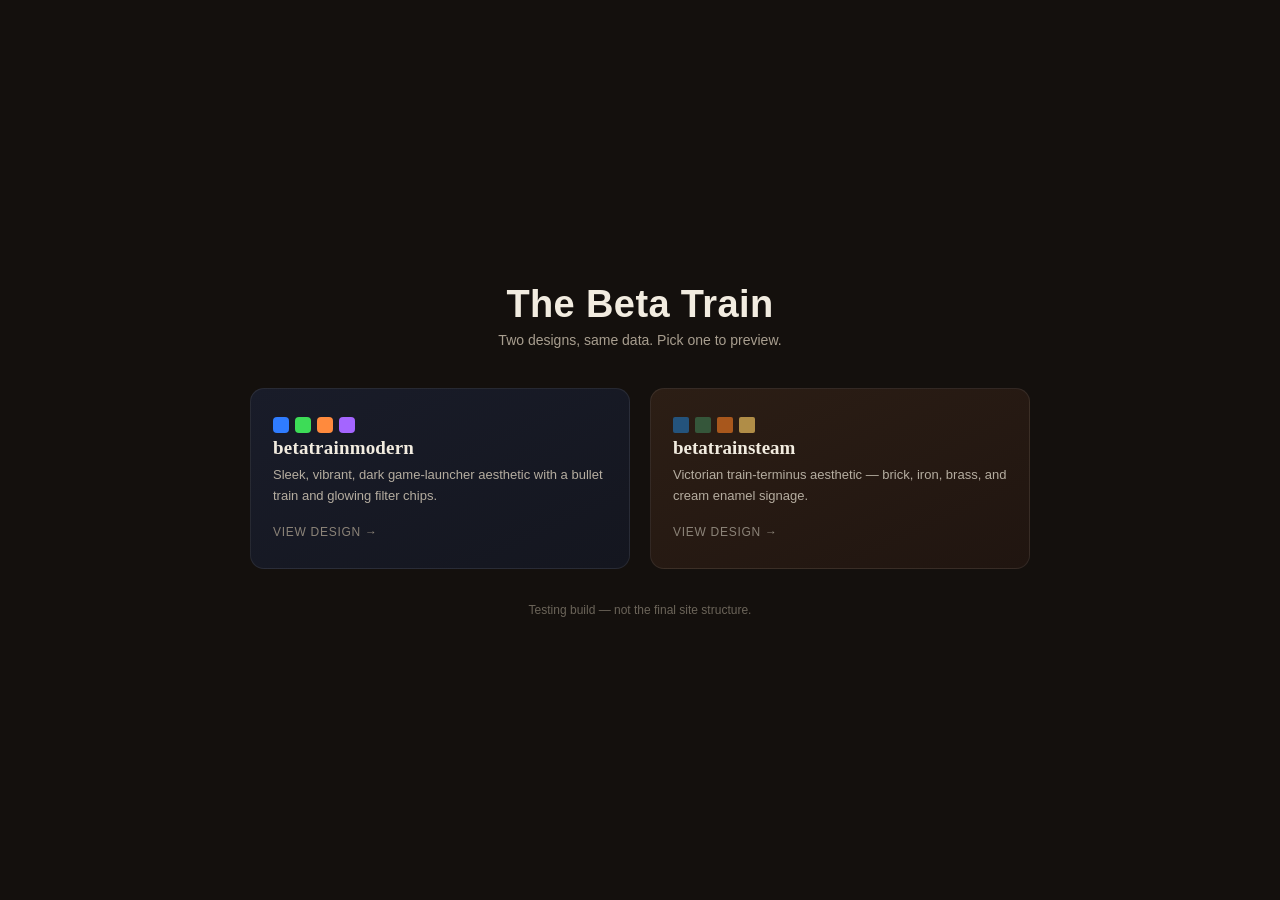
==== commit e10a6a4d: "Add files via upload" ====
--- a/index.html
+++ b/index.html
@@ -3,120 +3,118 @@
 <head>
 <meta charset="UTF-8">
 <meta name="viewport" content="width=device-width, initial-scale=1.0">
-<title>The Beta Train</title>
-<meta name="description" content="A calendar of upcoming and active video game betas across PlayStation, Xbox, and PC.">
-<link rel="preconnect" href="https://fonts.googleapis.com">
-<link rel="preconnect" href="https://fonts.gstatic.com" crossorigin>
-<link href="https://fonts.googleapis.com/css2?family=Unbounded:wght@400;600;700;800&family=Manrope:wght@400;500;600;700&family=IBM+Plex+Mono:wght@400;500&display=swap" rel="stylesheet">
-<link rel="stylesheet" href="css/styles.css">
+<title>The Beta Train — choose a design</title>
+<meta name="description" content="The Beta Train — pick a design to preview.">
+<style>
+  * { box-sizing: border-box; }
+  html, body {
+    margin: 0; padding: 0; min-height: 100%;
+    background: #14100d;
+    color: #f2ece0;
+    font-family: -apple-system, BlinkMacSystemFont, "Segoe UI", sans-serif;
+    display: flex; align-items: center; justify-content: center;
+    padding: 32px 20px;
+  }
+  main { max-width: 780px; width: 100%; text-align: center; }
+  h1 {
+    font-size: clamp(26px, 4vw, 38px);
+    margin: 0 0 6px;
+    letter-spacing: 0.01em;
+  }
+  p.tagline {
+    margin: 0 0 40px;
+    color: #a89e8f;
+    font-size: 14px;
+  }
+  .options {
+    display: grid;
+    grid-template-columns: 1fr 1fr;
+    gap: 20px;
+  }
+  @media (max-width: 560px) {
+    .options { grid-template-columns: 1fr; }
+  }
+  a.card {
+    display: block;
+    text-decoration: none;
+    color: inherit;
+    border-radius: 14px;
+    padding: 28px 22px;
+    border: 1px solid rgba(255,255,255,0.08);
+    text-align: left;
+    transition: transform 0.15s ease, border-color 0.15s ease;
+  }
+  a.card:hover { transform: translateY(-2px); }
+  .card--modern {
+    background: linear-gradient(155deg, #191c29 0%, #14161f 100%);
+  }
+  .card--modern:hover { border-color: #a465ff; }
+  .card--steam {
+    background: linear-gradient(155deg, #2c1e15 0%, #201510 100%);
+  }
+  .card--steam:hover { border-color: #b08d47; }
+  .card h2 {
+    margin: 0 0 6px;
+    font-size: 19px;
+  }
+  .card--modern h2 { font-family: "Georgia", serif; letter-spacing: 0.01em; }
+  .card--steam h2 { font-family: Georgia, serif; }
+  .card p {
+    margin: 0 0 16px;
+    font-size: 13px;
+    line-height: 1.55;
+    color: #b5ada0;
+  }
+  .swatches { display: flex; gap: 6px; margin-bottom: 4px; }
+  .swatch { width: 16px; height: 16px; border-radius: 4px; }
+  .card--modern .swatch:nth-child(1) { background: #2f7cff; }
+  .card--modern .swatch:nth-child(2) { background: #3ddc57; }
+  .card--modern .swatch:nth-child(3) { background: #ff8a3d; }
+  .card--modern .swatch:nth-child(4) { background: #a465ff; }
+  .card--steam .swatch { border-radius: 2px; }
+  .card--steam .swatch:nth-child(1) { background: #24537c; }
+  .card--steam .swatch:nth-child(2) { background: #35563a; }
+  .card--steam .swatch:nth-child(3) { background: #a8571c; }
+  .card--steam .swatch:nth-child(4) { background: #b08d47; }
+  .go {
+    font-size: 12px;
+    text-transform: uppercase;
+    letter-spacing: 0.06em;
+    color: #8b8378;
+  }
+  footer {
+    margin-top: 34px;
+    font-size: 12px;
+    color: #6b6459;
+  }
+</style>
 </head>
 <body>
+<main>
+  <h1>The Beta Train</h1>
+  <p class="tagline">Two designs, same data. Pick one to preview.</p>
 
-<header class="board">
-  <div class="board__row">
-    <div class="board__wordmark">
-      <h1 class="board__title">The <span class="board__title-accent">Beta Train</span></h1>
-      <span class="board__subtitle">Boarding calls for PlayStation, Xbox &amp; PC beta tests</span>
-    </div>
-    <div class="board__clock" id="board-clock" aria-live="off">
-      <span class="board__clock-label">Today</span>
-      <span class="board__clock-value" id="board-clock-value">&mdash;</span>
-    </div>
+  <div class="options">
+    <a class="card card--modern" href="betatrainmodern/">
+      <div class="swatches">
+        <span class="swatch"></span><span class="swatch"></span><span class="swatch"></span><span class="swatch"></span>
+      </div>
+      <h2>betatrainmodern</h2>
+      <p>Sleek, vibrant, dark game-launcher aesthetic with a bullet train and glowing filter chips.</p>
+      <span class="go">View design &rarr;</span>
+    </a>
+
+    <a class="card card--steam" href="betatrainsteam/">
+      <div class="swatches">
+        <span class="swatch"></span><span class="swatch"></span><span class="swatch"></span><span class="swatch"></span>
+      </div>
+      <h2>betatrainsteam</h2>
+      <p>Victorian train-terminus aesthetic — brick, iron, brass, and cream enamel signage.</p>
+      <span class="go">View design &rarr;</span>
+    </a>
   </div>
 
-  <div class="board__track" aria-hidden="true">
-    <svg class="train" viewBox="0 0 600 70" xmlns="http://www.w3.org/2000/svg" preserveAspectRatio="xMidYMid meet">
-      <defs>
-        <linearGradient id="platformGradient" x1="0" y1="0" x2="1" y2="0">
-          <stop offset="0%" stop-color="var(--accent-playstation)"/>
-          <stop offset="38%" stop-color="var(--accent-xbox)"/>
-          <stop offset="68%" stop-color="var(--accent-pc)"/>
-          <stop offset="100%" stop-color="var(--accent-cross)"/>
-        </linearGradient>
-      </defs>
-
-      <line class="track-line" x1="0" y1="58" x2="600" y2="58"/>
-
-      <g class="train__unit">
-        <g class="train__streaks">
-          <rect x="-70" y="30" width="26" height="3" rx="1.5" opacity="0.5"/>
-          <rect x="-95" y="38" width="18" height="3" rx="1.5" opacity="0.3"/>
-          <rect x="-115" y="45" width="12" height="2.5" rx="1.25" opacity="0.2"/>
-        </g>
-        <rect class="train__shadow" x="4" y="52" width="186" height="5" rx="2.5"/>
-        <path class="train__body" d="M0 24 H150 C168 24 182 32 190 39 C182 46 168 50 150 50 H12 C5 50 0 45 0 38 Z"/>
-        <rect class="train__stripe" x="10" y="41" width="168" height="5" rx="2.5" fill="url(#platformGradient)"/>
-        <rect class="train__window" x="16" y="28" width="20" height="10" rx="4"/>
-        <rect class="train__window" x="44" y="28" width="20" height="10" rx="4"/>
-        <rect class="train__window" x="72" y="28" width="20" height="10" rx="4"/>
-        <rect class="train__window" x="100" y="28" width="20" height="10" rx="4"/>
-        <rect class="train__window" x="128" y="28" width="16" height="10" rx="4"/>
-        <circle class="train__light" cx="186" cy="39" r="4"/>
-      </g>
-    </svg>
-  </div>
-</header>
-
-<nav class="controls" aria-label="Calendar controls">
-  <div class="controls__month">
-    <button type="button" class="icon-btn" id="prev-month" aria-label="Previous month">&#8249;</button>
-    <h2 class="controls__month-label" id="month-label">&nbsp;</h2>
-    <button type="button" class="icon-btn" id="next-month" aria-label="Next month">&#8250;</button>
-  </div>
-
-  <div class="controls__filter-groups">
-    <div class="controls__filters" role="group" aria-label="Filter by platform">
-      <button type="button" class="filter-btn filter-btn--playstation" data-filter-group="platform" data-platform="playstation">
-        <span class="filter-btn__dot filter-btn__dot--playstation"></span>PlayStation
-      </button>
-      <button type="button" class="filter-btn filter-btn--xbox" data-filter-group="platform" data-platform="xbox">
-        <span class="filter-btn__dot filter-btn__dot--xbox"></span>Xbox
-      </button>
-      <button type="button" class="filter-btn filter-btn--pc" data-filter-group="platform" data-platform="pc">
-        <span class="filter-btn__dot filter-btn__dot--pc"></span>PC
-      </button>
-    </div>
-
-    <div class="controls__divider" aria-hidden="true"></div>
-
-    <div class="controls__filters" role="group" aria-label="Filter by event type">
-      <button type="button" class="filter-btn filter-btn--event" data-filter-group="event" data-event="upcoming">Opening soon</button>
-      <button type="button" class="filter-btn filter-btn--event" data-filter-group="event" data-event="signup-open">Signups open</button>
-      <button type="button" class="filter-btn filter-btn--event" data-filter-group="event" data-event="beta-live">Live now</button>
-    </div>
-  </div>
-</nav>
-
-<main>
-  <section class="calendar" aria-label="Beta calendar">
-    <div class="calendar__weekdays" id="weekdays"></div>
-    <div class="calendar__grid" id="calendar-grid"></div>
-  </section>
-
-  <section class="legend" aria-label="Legend">
-    <h2 class="legend__title">Reading the board</h2>
-    <ul class="legend__list">
-      <li><span class="legend__swatch legend__swatch--playstation"></span>PlayStation exclusive</li>
-      <li><span class="legend__swatch legend__swatch--xbox"></span>Xbox exclusive</li>
-      <li><span class="legend__swatch legend__swatch--pc"></span>PC exclusive</li>
-      <li><span class="legend__swatch legend__swatch--cross"></span>Available on multiple platforms</li>
-      <li><span class="legend__swatch legend__swatch--grey"></span>Signup deadline passed</li>
-      <li><span class="legend__swatch legend__swatch--concluded"></span>Beta concluded</li>
-    </ul>
-    <p class="legend__note">Hollow bars mark the signup window. Solid bars mark the beta itself. This board is seeded with placeholder titles for layout testing, not live data.</p>
-  </section>
+  <footer>Testing build — not the final site structure.</footer>
 </main>
-
-<div class="overlay" id="overlay" hidden></div>
-<aside class="panel" id="panel" role="dialog" aria-modal="true" aria-labelledby="panel-title" hidden>
-  <div class="panel__header">
-    <h2 class="panel__title" id="panel-title">&nbsp;</h2>
-    <button type="button" class="icon-btn" id="panel-close" aria-label="Close">&#10005;</button>
-  </div>
-  <div class="panel__body" id="panel-body"></div>
-</aside>
-
-<script src="js/data.js"></script>
-<script src="js/app.js"></script>
 </body>
 </html>
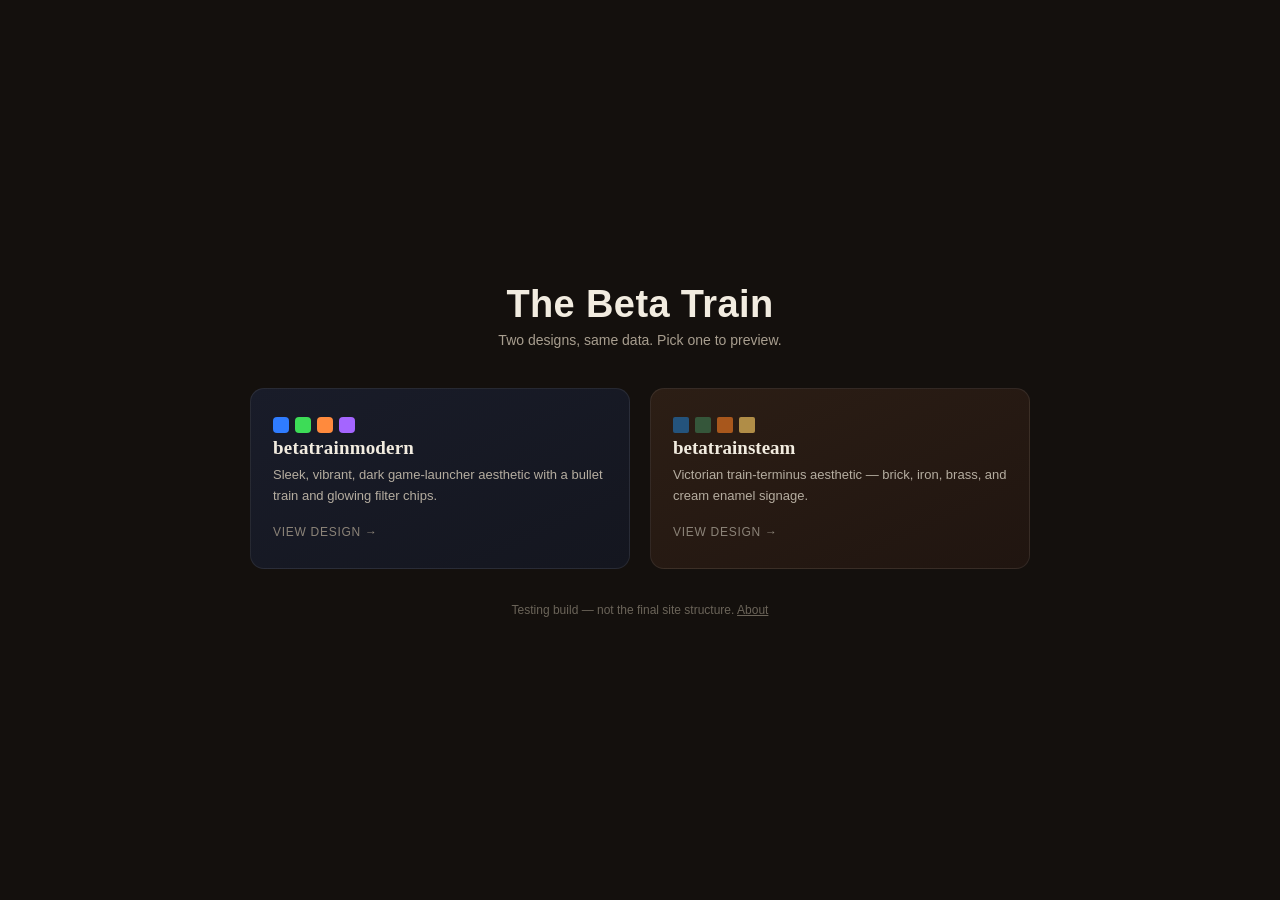
==== commit 9da0516f: "Add files via upload" ====
--- a/index.html
+++ b/index.html
@@ -114,7 +114,7 @@
     </a>
   </div>
 
-  <footer>Testing build — not the final site structure.</footer>
+  <footer>Testing build — not the final site structure. <a href="about.html" style="color:inherit;">About</a></footer>
 </main>
 </body>
 </html>
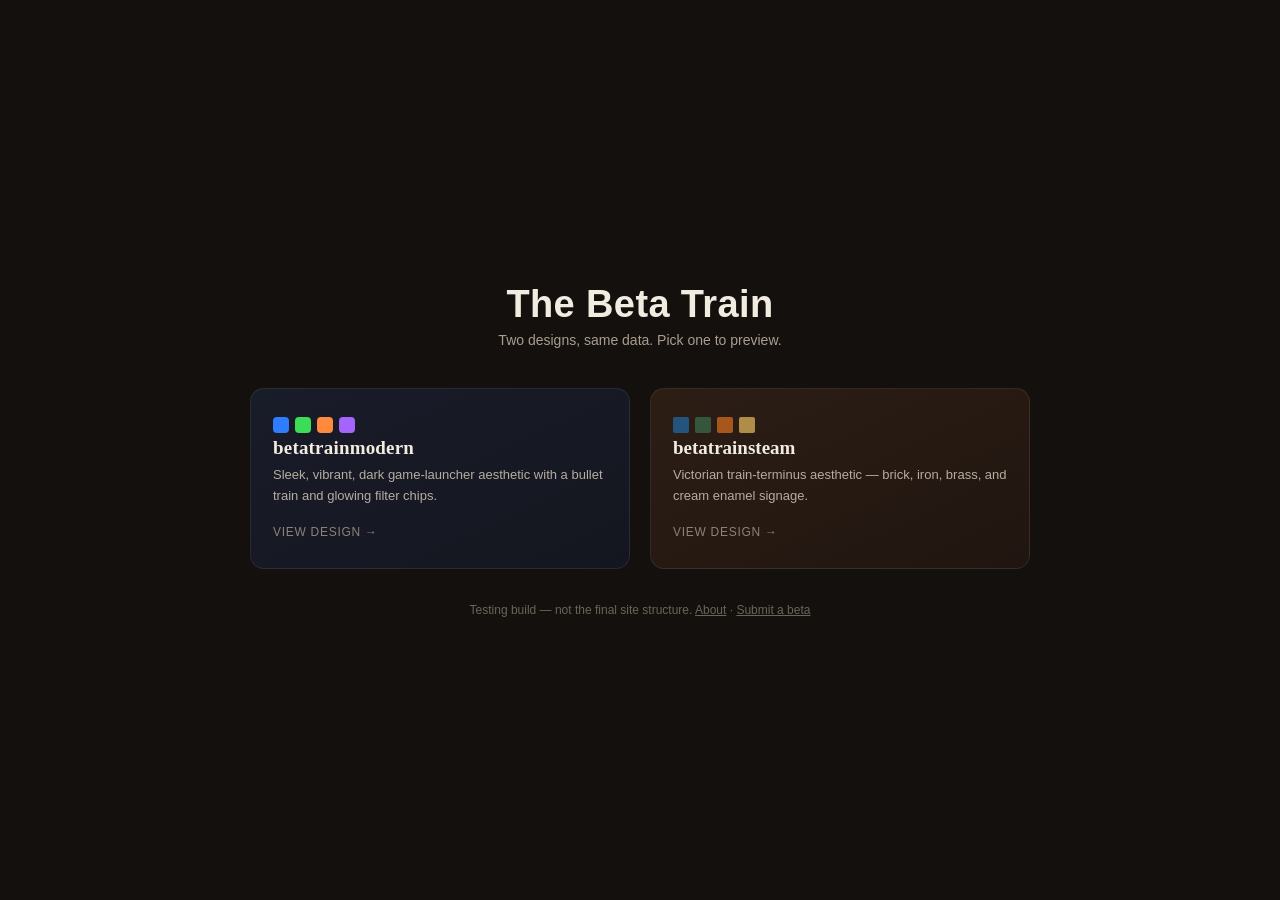
==== commit e32aa668: "Add files via upload" ====
--- a/index.html
+++ b/index.html
@@ -114,7 +114,7 @@
     </a>
   </div>
 
-  <footer>Testing build — not the final site structure. <a href="about.html" style="color:inherit;">About</a></footer>
+  <footer>Testing build — not the final site structure. <a href="about.html" style="color:inherit;">About</a> &middot; <a href="submit.html" style="color:inherit;">Submit a beta</a></footer>
 </main>
 </body>
 </html>
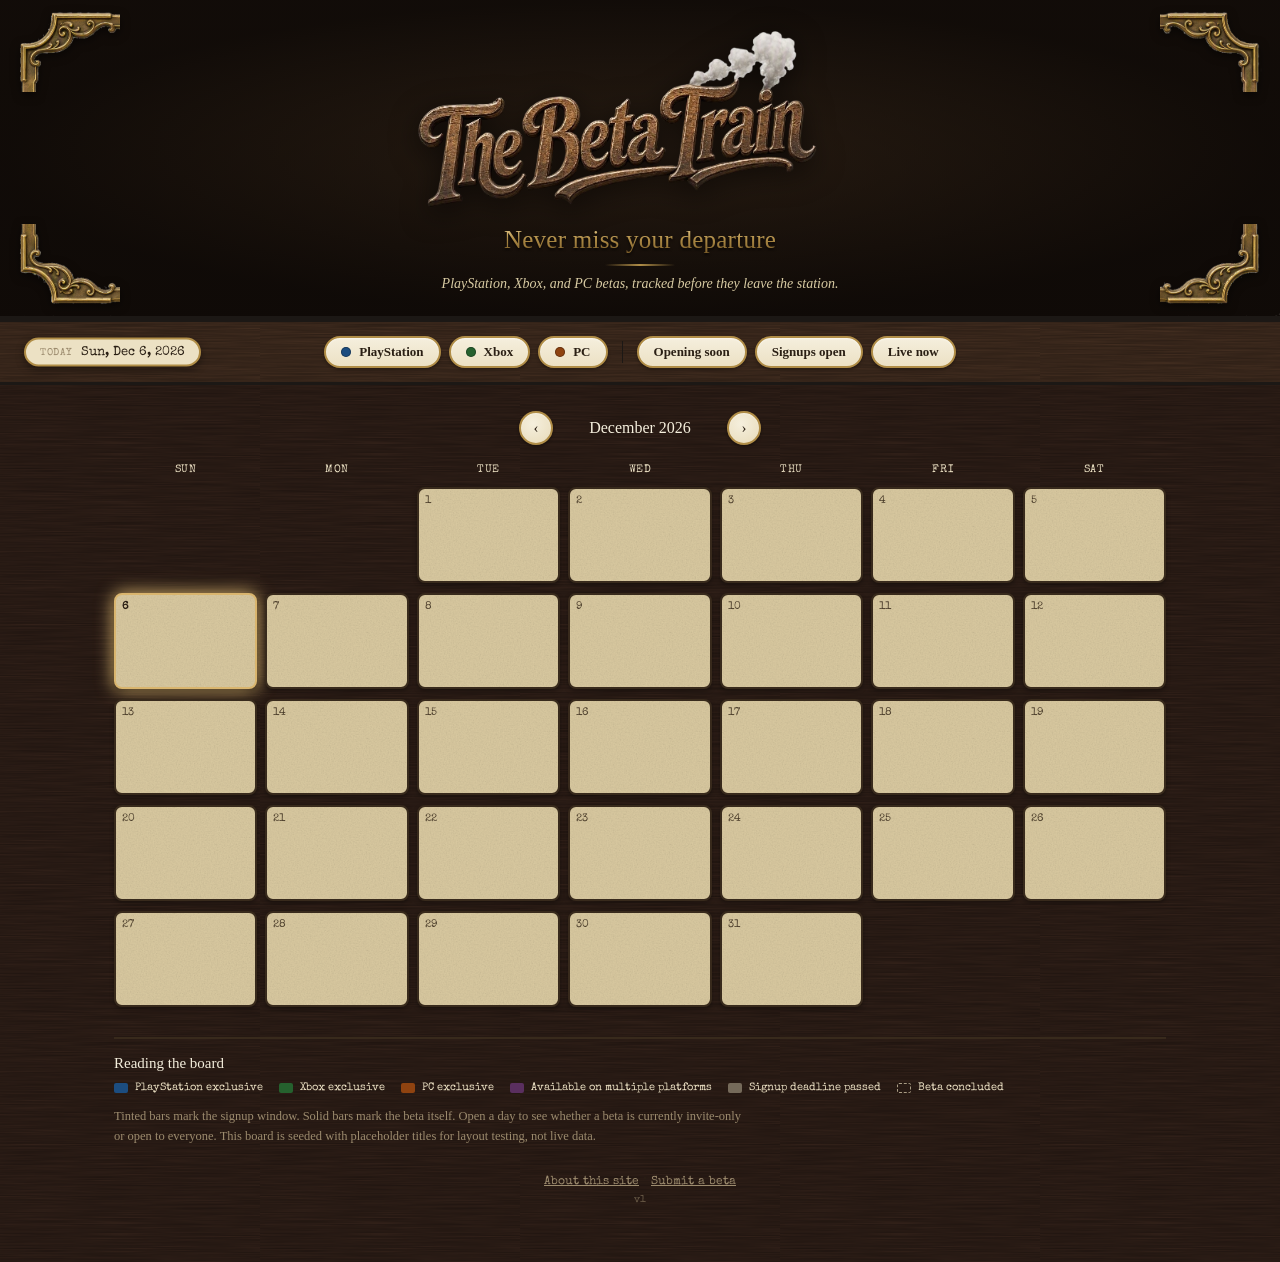
==== commit 15ab9287: "Add files via upload" ====
--- a/index.html
+++ b/index.html
@@ -3,118 +3,101 @@
 <head>
 <meta charset="UTF-8">
 <meta name="viewport" content="width=device-width, initial-scale=1.0">
-<title>The Beta Train — choose a design</title>
-<meta name="description" content="The Beta Train — pick a design to preview.">
-<style>
-  * { box-sizing: border-box; }
-  html, body {
-    margin: 0; padding: 0; min-height: 100%;
-    background: #14100d;
-    color: #f2ece0;
-    font-family: -apple-system, BlinkMacSystemFont, "Segoe UI", sans-serif;
-    display: flex; align-items: center; justify-content: center;
-    padding: 32px 20px;
-  }
-  main { max-width: 780px; width: 100%; text-align: center; }
-  h1 {
-    font-size: clamp(26px, 4vw, 38px);
-    margin: 0 0 6px;
-    letter-spacing: 0.01em;
-  }
-  p.tagline {
-    margin: 0 0 40px;
-    color: #a89e8f;
-    font-size: 14px;
-  }
-  .options {
-    display: grid;
-    grid-template-columns: 1fr 1fr;
-    gap: 20px;
-  }
-  @media (max-width: 560px) {
-    .options { grid-template-columns: 1fr; }
-  }
-  a.card {
-    display: block;
-    text-decoration: none;
-    color: inherit;
-    border-radius: 14px;
-    padding: 28px 22px;
-    border: 1px solid rgba(255,255,255,0.08);
-    text-align: left;
-    transition: transform 0.15s ease, border-color 0.15s ease;
-  }
-  a.card:hover { transform: translateY(-2px); }
-  .card--modern {
-    background: linear-gradient(155deg, #191c29 0%, #14161f 100%);
-  }
-  .card--modern:hover { border-color: #a465ff; }
-  .card--steam {
-    background: linear-gradient(155deg, #2c1e15 0%, #201510 100%);
-  }
-  .card--steam:hover { border-color: #b08d47; }
-  .card h2 {
-    margin: 0 0 6px;
-    font-size: 19px;
-  }
-  .card--modern h2 { font-family: "Georgia", serif; letter-spacing: 0.01em; }
-  .card--steam h2 { font-family: Georgia, serif; }
-  .card p {
-    margin: 0 0 16px;
-    font-size: 13px;
-    line-height: 1.55;
-    color: #b5ada0;
-  }
-  .swatches { display: flex; gap: 6px; margin-bottom: 4px; }
-  .swatch { width: 16px; height: 16px; border-radius: 4px; }
-  .card--modern .swatch:nth-child(1) { background: #2f7cff; }
-  .card--modern .swatch:nth-child(2) { background: #3ddc57; }
-  .card--modern .swatch:nth-child(3) { background: #ff8a3d; }
-  .card--modern .swatch:nth-child(4) { background: #a465ff; }
-  .card--steam .swatch { border-radius: 2px; }
-  .card--steam .swatch:nth-child(1) { background: #24537c; }
-  .card--steam .swatch:nth-child(2) { background: #35563a; }
-  .card--steam .swatch:nth-child(3) { background: #a8571c; }
-  .card--steam .swatch:nth-child(4) { background: #b08d47; }
-  .go {
-    font-size: 12px;
-    text-transform: uppercase;
-    letter-spacing: 0.06em;
-    color: #8b8378;
-  }
-  footer {
-    margin-top: 34px;
-    font-size: 12px;
-    color: #6b6459;
-  }
-</style>
+<title>The Beta Train</title>
+<meta name="description" content="A calendar of upcoming and active video game betas across PlayStation, Xbox, and PC.">
+<link rel="preconnect" href="https://fonts.googleapis.com">
+<link rel="preconnect" href="https://fonts.gstatic.com" crossorigin>
+<link href="https://fonts.googleapis.com/css2?family=Bevan&family=Crimson+Pro:ital,wght@0,400;0,600;0,700;1,400&family=Special+Elite&display=swap" rel="stylesheet">
+<link rel="stylesheet" href="css/styles.css">
 </head>
 <body>
-<main>
-  <h1>The Beta Train</h1>
-  <p class="tagline">Two designs, same data. Pick one to preview.</p>
 
-  <div class="options">
-    <a class="card card--modern" href="betatrainmodern/">
-      <div class="swatches">
-        <span class="swatch"></span><span class="swatch"></span><span class="swatch"></span><span class="swatch"></span>
-      </div>
-      <h2>betatrainmodern</h2>
-      <p>Sleek, vibrant, dark game-launcher aesthetic with a bullet train and glowing filter chips.</p>
-      <span class="go">View design &rarr;</span>
-    </a>
+<header class="board">
+  <div class="board__frame">
+    <img class="board__corner board__corner--tl" src="assets/corner-tl.png" alt="" aria-hidden="true">
+    <img class="board__corner board__corner--tr" src="assets/corner-tr.png" alt="" aria-hidden="true">
+    <img class="board__corner board__corner--bl" src="assets/corner-bl.png" alt="" aria-hidden="true">
+    <img class="board__corner board__corner--br" src="assets/corner-br.png" alt="" aria-hidden="true">
 
-    <a class="card card--steam" href="betatrainsteam/">
-      <div class="swatches">
-        <span class="swatch"></span><span class="swatch"></span><span class="swatch"></span><span class="swatch"></span>
-      </div>
-      <h2>betatrainsteam</h2>
-      <p>Victorian train-terminus aesthetic — brick, iron, brass, and cream enamel signage.</p>
-      <span class="go">View design &rarr;</span>
-    </a>
+    <div class="board__content">
+      <h1 class="board__title">
+        <img class="board__logo" src="assets/logo.png" alt="The Beta Train">
+      </h1>
+      <span class="board__hook">Never miss your departure</span>
+      <span class="board__divider" aria-hidden="true"></span>
+      <span class="board__explainer">PlayStation, Xbox, and PC betas, tracked before they leave the station.</span>
+    </div>
+  </div>
+</header>
+
+<nav class="controls" aria-label="Calendar controls">
+  <div class="board__clock" id="board-clock" aria-live="off">
+    <span class="board__clock-label">Today</span>
+    <span class="board__clock-value" id="board-clock-value">&mdash;</span>
   </div>
 
-  <footer>Testing build — not the final site structure. <a href="about.html" style="color:inherit;">About</a> &middot; <a href="submit.html" style="color:inherit;">Submit a beta</a></footer>
+  <div class="controls__filter-groups">
+    <div class="controls__filters" role="group" aria-label="Filter by platform">
+      <button type="button" class="filter-btn filter-btn--playstation" data-filter-group="platform" data-platform="playstation">
+        <span class="filter-btn__flag filter-btn__flag--playstation"></span>PlayStation
+      </button>
+      <button type="button" class="filter-btn filter-btn--xbox" data-filter-group="platform" data-platform="xbox">
+        <span class="filter-btn__flag filter-btn__flag--xbox"></span>Xbox
+      </button>
+      <button type="button" class="filter-btn filter-btn--pc" data-filter-group="platform" data-platform="pc">
+        <span class="filter-btn__flag filter-btn__flag--pc"></span>PC
+      </button>
+    </div>
+
+    <div class="controls__divider" aria-hidden="true"></div>
+
+    <div class="controls__filters" role="group" aria-label="Filter by event type">
+      <button type="button" class="filter-btn filter-btn--event" data-filter-group="event" data-event="upcoming">Opening soon</button>
+      <button type="button" class="filter-btn filter-btn--event" data-filter-group="event" data-event="signup-open">Signups open</button>
+      <button type="button" class="filter-btn filter-btn--event" data-filter-group="event" data-event="beta-live">Live now</button>
+    </div>
+  </div>
+</nav>
+
+<main>
+  <div class="month-nav">
+    <button type="button" class="icon-btn" id="prev-month" aria-label="Previous month">&#8249;</button>
+    <h2 class="controls__month-label" id="month-label">&nbsp;</h2>
+    <button type="button" class="icon-btn" id="next-month" aria-label="Next month">&#8250;</button>
+  </div>
+
+  <section class="calendar" aria-label="Beta calendar">
+    <div class="calendar__weekdays" id="weekdays"></div>
+    <div class="calendar__grid" id="calendar-grid"></div>
+  </section>
+
+  <section class="legend" aria-label="Legend">
+    <h2 class="legend__title">Reading the board</h2>
+    <ul class="legend__list">
+      <li><span class="legend__swatch legend__swatch--playstation"></span>PlayStation exclusive</li>
+      <li><span class="legend__swatch legend__swatch--xbox"></span>Xbox exclusive</li>
+      <li><span class="legend__swatch legend__swatch--pc"></span>PC exclusive</li>
+      <li><span class="legend__swatch legend__swatch--cross"></span>Available on multiple platforms</li>
+      <li><span class="legend__swatch legend__swatch--grey"></span>Signup deadline passed</li>
+      <li><span class="legend__swatch legend__swatch--concluded"></span>Beta concluded</li>
+    </ul>
+    <p class="legend__note">Tinted bars mark the signup window. Solid bars mark the beta itself. Open a day to see whether a beta is currently invite-only or open to everyone. This board is seeded with placeholder titles for layout testing, not live data.</p>
+  </section>
+
+  <p style="text-align:center; margin-top:24px;"><a href="about.html" style="color:var(--ink-faint); font-family:var(--font-mono); font-size:12px;">About this site</a> &middot; <a href="submit.html" style="color:var(--ink-faint); font-family:var(--font-mono); font-size:12px;">Submit a beta</a><br><span style="font-family:var(--font-mono); font-size:10px; color:var(--ink-faint); opacity:0.6;">v1</span></p>
 </main>
+
+<div class="overlay" id="overlay" hidden></div>
+<aside class="panel" id="panel" role="dialog" aria-modal="true" aria-labelledby="panel-title" hidden>
+  <div class="panel__header">
+    <h2 class="panel__title" id="panel-title">&nbsp;</h2>
+    <button type="button" class="icon-btn" id="panel-close" aria-label="Close">&#10005;</button>
+  </div>
+  <div class="panel__body" id="panel-body"></div>
+</aside>
+
+<script src="shared/data.js"></script>
+<script src="shared/logic.js"></script>
+<script src="js/app.js"></script>
 </body>
 </html>
--- a/css/styles.css
+++ b/css/styles.css
@@ -0,0 +1,396 @@
+/* ===== Tokens ===== */
+:root {
+  --wood-bg: #201510;
+  --wood-bg-alt: #2c1e15;
+  --mortar: #170f0a;
+  --brick: #522a1e;
+  --iron: #1c1815;
+  --brass: #b08d47;
+  --brass-bright: #d9b56e;
+
+  --enamel: #f5efdd;
+  --enamel-alt: #ece1c4;
+  --enamel-border: #382a1c;
+  --day-bg: #d9c9a0;
+
+  --ink: #2a1f14;
+  --ink-muted: #6b5a44;
+  --ink-faint: #9c8b6e;
+
+  --signal-blue: #1c4d80;
+  --heritage-green: #25612e;
+  --lamp-amber: #8f4310;
+  --mourning-plum: #5a2f5f;
+  --grey-slate: #756a5a;
+  --grey-outline: #a89b83;
+
+  --radius-sm: 2px;
+  --radius-md: 4px;
+  --radius-pill: 999px;
+
+  --font-display: "Bevan", serif;
+  --font-body: "Crimson Pro", Georgia, serif;
+  --font-mono: "Special Elite", monospace;
+
+
+
+  --tex-wood: url("data:image/svg+xml;utf8,<svg xmlns='http://www.w3.org/2000/svg' width='260' height='260'><filter id='n'><feTurbulence type='fractalNoise' baseFrequency='0.012 0.9' numOctaves='3' seed='7' stitchTiles='stitch'/><feColorMatrix type='saturate' values='0'/></filter><rect width='260' height='260' filter='url(%23n)'/></svg>");
+  --tex-enamel: url("data:image/svg+xml;utf8,<svg xmlns='http://www.w3.org/2000/svg' width='140' height='140'><filter id='e'><feTurbulence type='fractalNoise' baseFrequency='0.85' numOctaves='2' seed='3' stitchTiles='stitch'/><feColorMatrix type='saturate' values='0'/></filter><rect width='140' height='140' filter='url(%23e)' opacity='0.5'/></svg>");
+  --tex-enamel-soft: url("data:image/svg+xml;utf8,<svg xmlns='http://www.w3.org/2000/svg' width='160' height='160'><filter id='es'><feTurbulence type='fractalNoise' baseFrequency='0.7' numOctaves='2' seed='9' stitchTiles='stitch'/><feColorMatrix type='saturate' values='0'/></filter><rect width='160' height='160' filter='url(%23es)' opacity='0.22'/></svg>");
+
+}
+
+* { box-sizing: border-box; }
+
+html, body {
+  margin: 0;
+  padding: 0;
+  color: var(--ink);
+  font-family: var(--font-body);
+  background-color: var(--wood-bg);
+  background-image: var(--tex-wood);
+  background-blend-mode: overlay;
+  background-repeat: repeat;
+}
+
+button { font-family: inherit; cursor: pointer; }
+
+:focus-visible {
+  outline: 2px solid var(--brass-bright);
+  outline-offset: 2px;
+}
+
+/* ===== Header / nameboard ===== */
+.board {
+  position: relative;
+  overflow: hidden;
+  border-bottom: 6px solid var(--iron);
+}
+
+.board__frame {
+  position: relative;
+  min-height: 300px;
+  display: flex;
+  align-items: center;
+  justify-content: center;
+  padding: 24px;
+  /* Placeholder backdrop — replace background-image below with a real
+     atmospheric photo/illustration once ready. Keep the busiest part of
+     that image toward the edges, since the logo sits dead center. */
+  background-color: #1a120b;
+  background-image:
+    radial-gradient(ellipse at center, rgba(60, 42, 26, 0.35) 0%, rgba(15, 10, 7, 0.88) 70%),
+    linear-gradient(180deg, #241a11 0%, #120c08 100%);
+}
+
+.board__corner {
+  position: absolute;
+  width: 120px;
+  height: auto;
+  pointer-events: none;
+  filter: drop-shadow(0 3px 5px rgba(0, 0, 0, 0.5));
+  z-index: 2;
+}
+.board__corner--tl { top: 0; left: 0; }
+.board__corner--tr { top: 0; right: 0; }
+.board__corner--bl { bottom: 0; left: 0; }
+.board__corner--br { bottom: 0; right: 0; }
+
+.board__clock {
+  display: flex;
+  align-items: center;
+  gap: 8px;
+  background: var(--enamel-alt);
+  border: 2px solid var(--brass);
+  border-radius: var(--radius-pill);
+  padding: 6px 14px;
+  box-shadow: 0 3px 8px rgba(0, 0, 0, 0.4);
+  position: absolute;
+  left: 24px;
+  top: 50%;
+  transform: translateY(-50%);
+}
+
+.board__clock-label { font-family: var(--font-mono); font-size: 9.5px; text-transform: uppercase; letter-spacing: 0.06em; color: var(--ink-faint); }
+.board__clock-value { font-family: var(--font-mono); font-size: 12.5px; color: var(--ink); }
+
+.board__content {
+  position: relative;
+  z-index: 1;
+  display: flex;
+  flex-direction: column;
+  align-items: center;
+  text-align: center;
+  max-width: 620px;
+}
+
+.board__title { margin: 0; line-height: 0; }
+
+.board__logo {
+  display: block;
+  width: auto;
+  height: 190px;
+  max-width: 90%;
+  filter: drop-shadow(0 6px 14px rgba(0, 0, 0, 0.6));
+}
+
+.board__hook {
+  display: block;
+  margin-top: 12px;
+  font-family: var(--font-display);
+  font-weight: 400;
+  font-size: clamp(17px, 2.4vw, 25px);
+  letter-spacing: 0.01em;
+  background: linear-gradient(180deg, #f0d698 0%, #b08d47 45%, #7a5c28 100%);
+  -webkit-background-clip: text;
+  background-clip: text;
+  color: transparent;
+  filter: drop-shadow(0 2px 1px rgba(0, 0, 0, 0.6));
+}
+
+.board__divider {
+  display: block;
+  width: 70px;
+  height: 2px;
+  margin: 10px 0;
+  background: linear-gradient(90deg, transparent, var(--brass) 50%, transparent);
+}
+
+.board__explainer {
+  font-family: var(--font-body);
+  font-style: italic;
+  font-size: 14px;
+  color: #d8cba3;
+  max-width: 460px;
+}
+
+/* ===== Controls ===== */
+.controls {
+  position: relative;
+  display: flex;
+  justify-content: center;
+  align-items: center;
+  padding: 14px 24px;
+  background-color: var(--wood-bg-alt);
+  background-image: var(--tex-wood);
+  background-blend-mode: overlay;
+  border-bottom: 3px solid var(--iron);
+}
+
+.month-nav {
+  display: flex;
+  justify-content: center;
+  align-items: center;
+  gap: 12px;
+  margin-bottom: 20px;
+}
+.controls__month-label { font-family: var(--font-display); font-weight: 400; font-size: 16px; min-width: 150px; text-align: center; margin: 0; color: var(--enamel); }
+
+.icon-btn {
+  background: radial-gradient(circle at 40% 35%, var(--enamel), var(--enamel-alt) 70%, #d8c9a6);
+  border: 2px solid var(--brass);
+  color: var(--ink);
+  width: 34px; height: 34px;
+  border-radius: 50%;
+  font-size: 15px; line-height: 1;
+  display: flex; align-items: center; justify-content: center;
+  box-shadow: inset 0 1px 2px rgba(255,255,255,0.4), 0 2px 3px rgba(0,0,0,0.35);
+  transition: transform 0.1s ease, box-shadow 0.15s ease;
+}
+.icon-btn:hover { border-color: var(--brass-bright); box-shadow: inset 0 1px 2px rgba(255,255,255,0.4), 0 0 10px -1px var(--brass); }
+.icon-btn:active { transform: scale(0.92); }
+
+.controls__filter-groups { display: flex; align-items: center; gap: 14px; flex-wrap: wrap; }
+.controls__divider { width: 1px; height: 22px; background: var(--iron); }
+.controls__filters { display: flex; gap: 8px; flex-wrap: wrap; }
+
+.filter-btn {
+  display: flex; align-items: center; gap: 8px;
+  background: linear-gradient(180deg, var(--enamel) 0%, var(--enamel-alt) 100%);
+  border: 2px solid var(--brass);
+  color: var(--ink);
+  border-radius: var(--radius-pill);
+  padding: 6px 15px;
+  font-family: var(--font-body); font-weight: 600; font-size: 13px;
+  box-shadow: inset 0 1px 2px rgba(255,255,255,0.5), 0 2px 3px rgba(0,0,0,0.28);
+  transition: box-shadow 0.15s ease, background 0.15s ease, color 0.15s ease, transform 0.1s ease;
+}
+.filter-btn:hover { border-color: var(--brass-bright); }
+.filter-btn:active { transform: scale(0.97); }
+
+.filter-btn__flag { width: 10px; height: 10px; display: inline-block; border-radius: 50%; box-shadow: inset 0 0 0 1px rgba(0,0,0,0.3); }
+.filter-btn__flag--playstation { background: var(--signal-blue); }
+.filter-btn__flag--xbox { background: var(--heritage-green); }
+.filter-btn__flag--pc { background: var(--lamp-amber); }
+
+.filter-btn--playstation[aria-pressed="true"] { background: var(--signal-blue); border-color: var(--signal-blue); color: var(--enamel); box-shadow: inset 0 2px 5px rgba(0,0,0,0.45), 0 0 14px -3px var(--signal-blue); }
+.filter-btn--xbox[aria-pressed="true"] { background: var(--heritage-green); border-color: var(--heritage-green); color: var(--enamel); box-shadow: inset 0 2px 5px rgba(0,0,0,0.45), 0 0 14px -3px var(--heritage-green); }
+.filter-btn--pc[aria-pressed="true"] { background: var(--lamp-amber); border-color: var(--lamp-amber); color: var(--enamel); box-shadow: inset 0 2px 5px rgba(0,0,0,0.45), 0 0 14px -3px var(--lamp-amber); }
+.filter-btn--playstation[aria-pressed="true"] .filter-btn__flag,
+.filter-btn--xbox[aria-pressed="true"] .filter-btn__flag,
+.filter-btn--pc[aria-pressed="true"] .filter-btn__flag { background: var(--enamel); }
+
+.filter-btn--event[aria-pressed="true"] { background: linear-gradient(180deg, var(--brass-bright), var(--brass)); border-color: var(--brass-bright); color: var(--wood-bg); box-shadow: inset 0 2px 5px rgba(0,0,0,0.35), 0 0 14px -3px var(--brass-bright); }
+
+/* ===== Calendar ===== */
+main { padding: 26px 24px 40px; max-width: 1100px; margin: 0 auto; }
+
+.calendar__weekdays { display: grid; grid-template-columns: repeat(7, 1fr); gap: 8px; margin-bottom: 8px; }
+.calendar__weekdays span { font-family: var(--font-mono); font-size: 10.5px; text-transform: uppercase; letter-spacing: 0.06em; color: var(--enamel-alt); text-align: center; padding-bottom: 4px; }
+
+.calendar__grid { display: grid; grid-template-columns: repeat(7, 1fr); gap: 10px 8px; }
+
+.day {
+  position: relative;
+  background-color: var(--day-bg);
+  background-image: var(--tex-enamel-soft);
+  background-blend-mode: multiply;
+  border: 2px solid var(--enamel-border);
+  border-radius: 8px;
+  min-height: 96px;
+  padding: 6px 6px 7px;
+  display: flex;
+  flex-direction: column;
+  gap: 4px;
+  text-align: left;
+  color: var(--ink);
+  filter: drop-shadow(0 2px 2px rgba(0,0,0,0.32));
+  transition: transform 0.1s ease, filter 0.15s ease;
+}
+
+.day:hover:not(.day--empty) { transform: translateY(-1px); filter: drop-shadow(0 3px 6px rgba(0,0,0,0.42)); }
+.day--empty { background: transparent; border-color: transparent; filter: none; cursor: default; }
+.day--today { border-color: var(--brass-bright); filter: drop-shadow(0 2px 2px rgba(0,0,0,0.32)) drop-shadow(0 0 9px var(--brass-bright)); }
+
+.day__num { font-family: var(--font-mono); font-size: 11px; color: #4a3c2a; text-align: center; }
+.day--today .day__num { color: var(--ink); font-weight: 700; }
+
+.day__entries { display: flex; flex-direction: column; gap: 3px; }
+
+.entry-bar { height: 11px; border-radius: 2px; font-size: 0; overflow: hidden; }
+.entry-bar--signup { background: color-mix(in srgb, var(--bar-color, var(--mourning-plum)) 50%, var(--day-bg)); border: 1.5px solid var(--bar-color, var(--mourning-plum)); }
+.entry-bar--beta { background: var(--bar-color, var(--mourning-plum)); }
+.entry-bar--missed { border-color: var(--grey-slate); background: color-mix(in srgb, var(--grey-slate) 45%, var(--day-bg)); }
+.entry-bar--concluded { background: transparent; border: 1.5px dashed var(--grey-outline); }
+
+.day__more { font-family: var(--font-mono); font-size: 9.5px; color: var(--ink-faint); text-align: center; }
+
+/* ===== Legend ===== */
+.legend { margin-top: 30px; padding-top: 16px; border-top: 2px solid var(--enamel-border); }
+.legend__title { font-family: var(--font-display); font-weight: 400; font-size: 15px; margin: 0 0 10px; color: var(--enamel); }
+
+.legend__list { list-style: none; margin: 0 0 10px; padding: 0; display: flex; flex-wrap: wrap; gap: 16px; font-family: var(--font-mono); font-size: 11px; color: var(--enamel-alt); }
+.legend__list li { display: flex; align-items: center; gap: 7px; }
+.legend__swatch { width: 14px; height: 10px; border-radius: 2px; display: inline-block; }
+.legend__swatch--playstation { background: var(--signal-blue); }
+.legend__swatch--xbox { background: var(--heritage-green); }
+.legend__swatch--pc { background: var(--lamp-amber); }
+.legend__swatch--cross { background: var(--mourning-plum); }
+.legend__swatch--grey { background: var(--grey-slate); }
+.legend__swatch--concluded { border: 1.5px dashed var(--grey-outline); background: transparent; }
+.legend__note { font-family: var(--font-body); font-size: 12.5px; color: var(--ink-faint); max-width: 640px; line-height: 1.6; }
+
+/* ===== Panel ===== */
+.overlay { position: fixed; inset: 0; background: rgba(10, 6, 3, 0.65); z-index: 10; }
+
+.panel {
+  position: fixed; top: 0; right: 0; height: 100%; width: min(420px, 100%);
+  background-color: var(--wood-bg-alt);
+  background-image: var(--tex-wood);
+  background-blend-mode: overlay;
+  border-left: 4px solid var(--iron);
+  z-index: 11; display: flex; flex-direction: column;
+}
+.panel[hidden] { display: none; }
+
+.panel__header { display: flex; justify-content: space-between; align-items: flex-start; padding: 18px 20px; background: var(--iron); border-bottom: 3px solid var(--brass); }
+.panel__title { font-family: var(--font-display); font-weight: 400; font-size: 18px; margin: 0; padding-right: 12px; color: var(--enamel); }
+.panel__body { padding: 18px; overflow-y: auto; }
+
+/* ---- ticket card ---- */
+.ticket {
+  position: relative;
+  background-color: var(--enamel);
+  background-image: var(--tex-enamel-soft);
+  background-blend-mode: multiply;
+  border-radius: 8px;
+  padding: 18px 18px 16px;
+  margin: 0 4px 20px;
+  box-shadow:
+    0 5px 12px -2px rgba(0, 0, 0, 0.5),
+    inset 0 0 0 1px rgba(120, 90, 45, 0.25),
+    inset 0 0 22px rgba(120, 90, 45, 0.08);
+}
+
+/* perforated top and bottom edges — punched-hole ticket stock */
+.ticket::before,
+.ticket::after {
+  content: "";
+  position: absolute;
+  left: 6px; right: 6px;
+  height: 8px;
+  background-image: radial-gradient(circle, var(--wood-bg-alt) 3px, transparent 3.4px);
+  background-size: 15px 8px;
+  background-position: center;
+  background-repeat: repeat-x;
+}
+.ticket::before { top: -4px; }
+.ticket::after { bottom: -4px; }
+
+.ticket__stamp {
+  position: absolute; top: 14px; right: 24px;
+  transform: rotate(-9deg);
+  width: 72px; height: 72px;
+  border: 3px double var(--ink);
+  border-radius: 50%;
+  display: flex; align-items: center; justify-content: center; text-align: center;
+  font-family: var(--font-mono); font-size: 9px; letter-spacing: 0.02em;
+  text-transform: uppercase; line-height: 1.15;
+  color: var(--ink); opacity: 0.82;
+}
+.ticket__stamp--open { border-color: var(--brass); color: var(--brass); background: rgba(176, 141, 71, 0.1); }
+
+.ticket__title { font-family: var(--font-display); font-weight: 400; font-size: 18px; margin: 0 6px 8px 0; padding-right: 80px; color: var(--ink); }
+
+.ticket__badges { display: flex; flex-wrap: wrap; gap: 6px; margin-bottom: 10px; }
+.tag { font-family: var(--font-mono); font-size: 9px; text-transform: uppercase; letter-spacing: 0.04em; padding: 3px 8px; border: 1px solid var(--ink-faint); color: var(--ink-muted); border-radius: var(--radius-sm); }
+.tag--status { border-color: var(--badge-color, var(--mourning-plum)); color: var(--badge-color, var(--mourning-plum)); }
+.tag--filled { background: var(--badge-color, var(--mourning-plum)); color: var(--enamel); font-weight: 700; }
+
+.ticket__desc { font-family: var(--font-body); font-size: 14px; color: var(--ink); line-height: 1.6; margin: 8px 0; }
+.ticket__perforation { border-top: 2px dashed var(--ink-faint); margin: 14px 0 12px; }
+.ticket__stub { font-family: var(--font-mono); font-size: 11px; color: var(--ink-muted); line-height: 1.9; }
+.ticket__stub strong { color: var(--ink); font-weight: 400; }
+
+.ticket__link {
+  display: inline-block; margin-top: 10px;
+  font-family: var(--font-body); font-weight: 700; font-size: 13px;
+  color: var(--wood-bg); text-decoration: none; text-transform: uppercase; letter-spacing: 0.03em;
+  background: var(--brass); padding: 8px 14px; border-radius: var(--radius-sm);
+}
+.ticket__link:hover { background: var(--brass-bright); }
+
+.panel__empty { color: var(--ink-faint); font-family: var(--font-mono); font-size: 12.5px; }
+
+/* ===== Responsive ===== */
+@media (max-width: 640px) {
+  .board { padding: 12px 12px 10px; }
+  .board__frame { min-height: 190px; padding: 14px; }
+  .board__corner { width: 64px; }
+  .board__clock { padding: 5px 10px; }
+  .board__logo { height: 100px; }
+  .board__hook { font-size: 15px; margin-top: 8px; }
+  .board__divider { width: 50px; margin: 7px 0; }
+  .board__explainer { font-size: 12px; max-width: 190px; margin: 0 auto; }
+  .controls { padding: 12px 16px; flex-direction: column; gap: 12px; }
+  .board__clock { position: static; transform: none; left: auto; top: auto; }
+  .controls__filter-groups { justify-content: center; }
+  .month-nav { margin-bottom: 14px; }
+  main { padding: 18px 14px 32px; }
+  .day { border-width: 1.5px; min-height: 66px; padding: 4px; }
+  .day__num { font-size: 10px; }
+  .entry-bar { height: 8px; }
+  .ticket__stamp { width: 56px; height: 56px; font-size: 7.5px; top: 10px; right: 16px; }
+  .ticket__title { padding-right: 64px; }
+  .panel { width: 100%; top: auto; bottom: 0; height: 84%; border-left: none; border-top: 4px solid var(--iron); border-radius: 10px 10px 0 0; }
+}
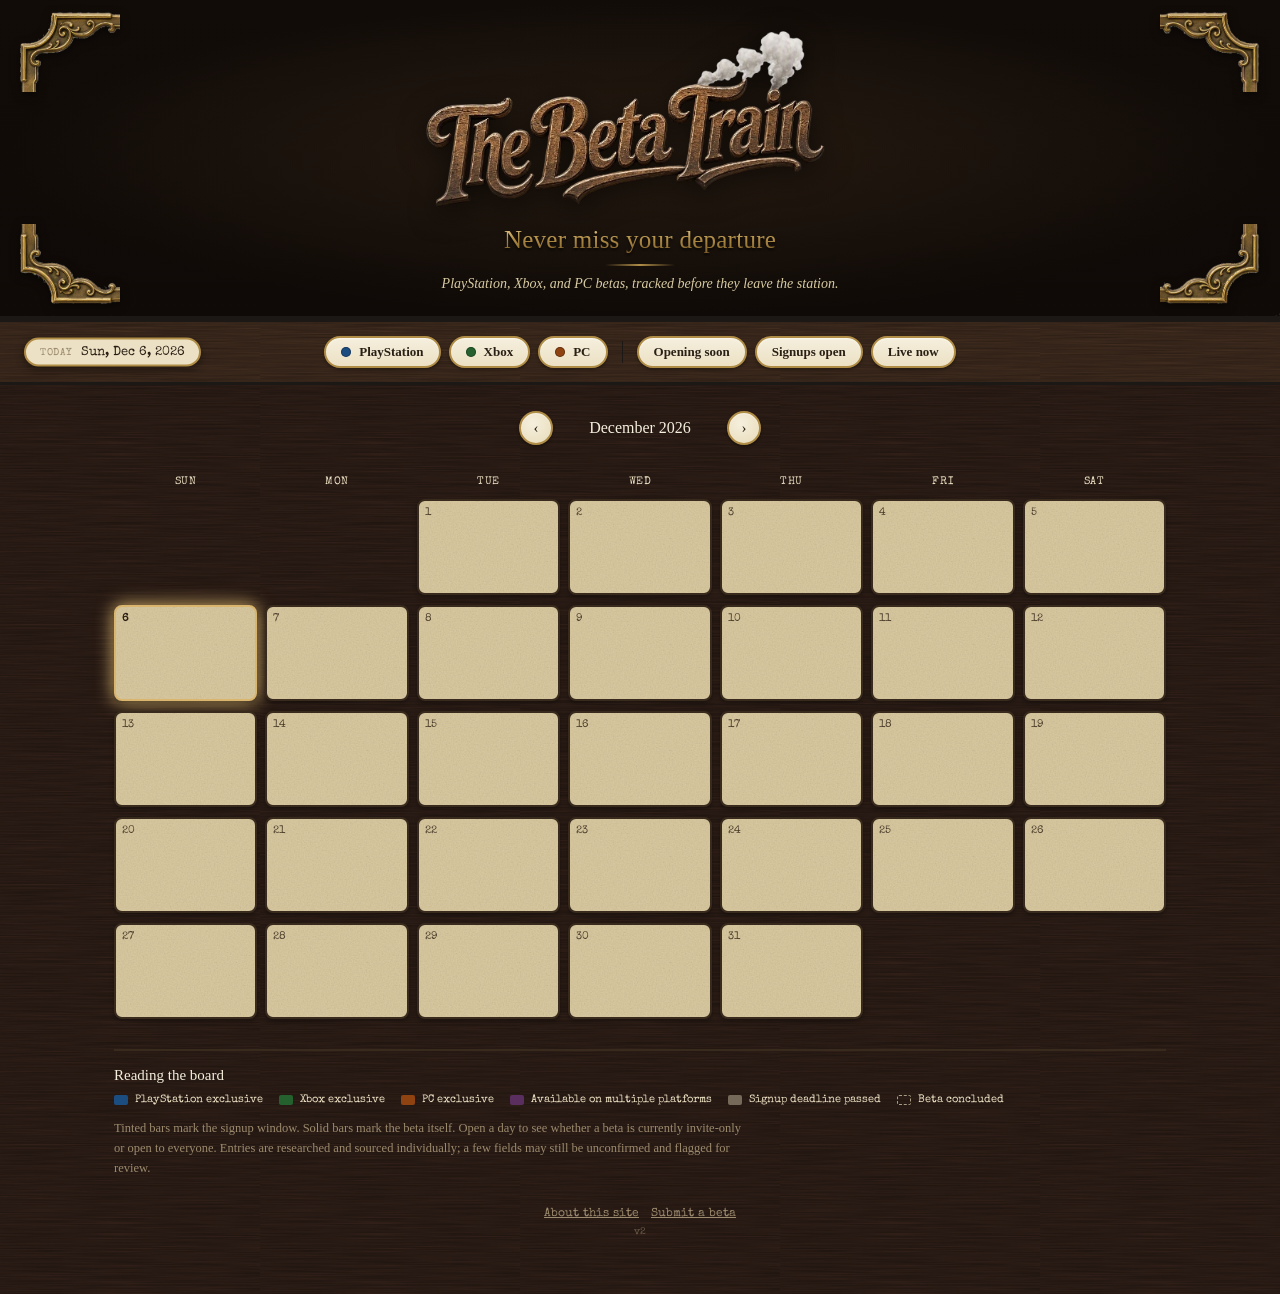
==== commit a17eab27: "Add files via upload" ====
--- a/index.html
+++ b/index.html
@@ -5,6 +5,16 @@
 <meta name="viewport" content="width=device-width, initial-scale=1.0">
 <title>The Beta Train</title>
 <meta name="description" content="A calendar of upcoming and active video game betas across PlayStation, Xbox, and PC.">
+<link rel="icon" type="image/png" href="assets/favicon-32.png">
+<link rel="apple-touch-icon" href="assets/favicon-180.png">
+<meta property="og:type" content="website">
+<meta property="og:title" content="The Beta Train">
+<meta property="og:description" content="A calendar of upcoming and active video game betas across PlayStation, Xbox, and PC.">
+<meta property="og:image" content="assets/og-image.png">
+<meta name="twitter:card" content="summary_large_image">
+<meta name="twitter:title" content="The Beta Train">
+<meta name="twitter:description" content="A calendar of upcoming and active video game betas across PlayStation, Xbox, and PC.">
+<meta name="twitter:image" content="assets/og-image.png">
 <link rel="preconnect" href="https://fonts.googleapis.com">
 <link rel="preconnect" href="https://fonts.gstatic.com" crossorigin>
 <link href="https://fonts.googleapis.com/css2?family=Bevan&family=Crimson+Pro:ital,wght@0,400;0,600;0,700;1,400&family=Special+Elite&display=swap" rel="stylesheet">
@@ -81,10 +91,10 @@
       <li><span class="legend__swatch legend__swatch--grey"></span>Signup deadline passed</li>
       <li><span class="legend__swatch legend__swatch--concluded"></span>Beta concluded</li>
     </ul>
-    <p class="legend__note">Tinted bars mark the signup window. Solid bars mark the beta itself. Open a day to see whether a beta is currently invite-only or open to everyone. This board is seeded with placeholder titles for layout testing, not live data.</p>
+    <p class="legend__note">Tinted bars mark the signup window. Solid bars mark the beta itself. Open a day to see whether a beta is currently invite-only or open to everyone. Entries are researched and sourced individually; a few fields may still be unconfirmed and flagged for review.</p>
   </section>
 
-  <p style="text-align:center; margin-top:24px;"><a href="about.html" style="color:var(--ink-faint); font-family:var(--font-mono); font-size:12px;">About this site</a> &middot; <a href="submit.html" style="color:var(--ink-faint); font-family:var(--font-mono); font-size:12px;">Submit a beta</a><br><span style="font-family:var(--font-mono); font-size:10px; color:var(--ink-faint); opacity:0.6;">v1</span></p>
+  <p style="text-align:center; margin-top:24px;"><a href="about.html" style="color:var(--ink-faint); font-family:var(--font-mono); font-size:12px;">About this site</a> &middot; <a href="submit.html" style="color:var(--ink-faint); font-family:var(--font-mono); font-size:12px;">Submit a beta</a><br><span style="font-family:var(--font-mono); font-size:10px; color:var(--ink-faint); opacity:0.6;">v2</span></p>
 </main>
 
 <div class="overlay" id="overlay" hidden></div>
--- a/css/styles.css
+++ b/css/styles.css
@@ -132,6 +132,7 @@
   height: 190px;
   max-width: 90%;
   filter: drop-shadow(0 6px 14px rgba(0, 0, 0, 0.6));
+  transform: translateX(8px);
 }
 
 .board__hook {
@@ -182,7 +183,7 @@
   justify-content: center;
   align-items: center;
   gap: 12px;
-  margin-bottom: 20px;
+  margin-bottom: 32px;
 }
 .controls__month-label { font-family: var(--font-display); font-weight: 400; font-size: 16px; min-width: 150px; text-align: center; margin: 0; color: var(--enamel); }
 
@@ -385,7 +386,7 @@
   .controls { padding: 12px 16px; flex-direction: column; gap: 12px; }
   .board__clock { position: static; transform: none; left: auto; top: auto; }
   .controls__filter-groups { justify-content: center; }
-  .month-nav { margin-bottom: 14px; }
+  .month-nav { margin-bottom: 22px; }
   main { padding: 18px 14px 32px; }
   .day { border-width: 1.5px; min-height: 66px; padding: 4px; }
   .day__num { font-size: 10px; }
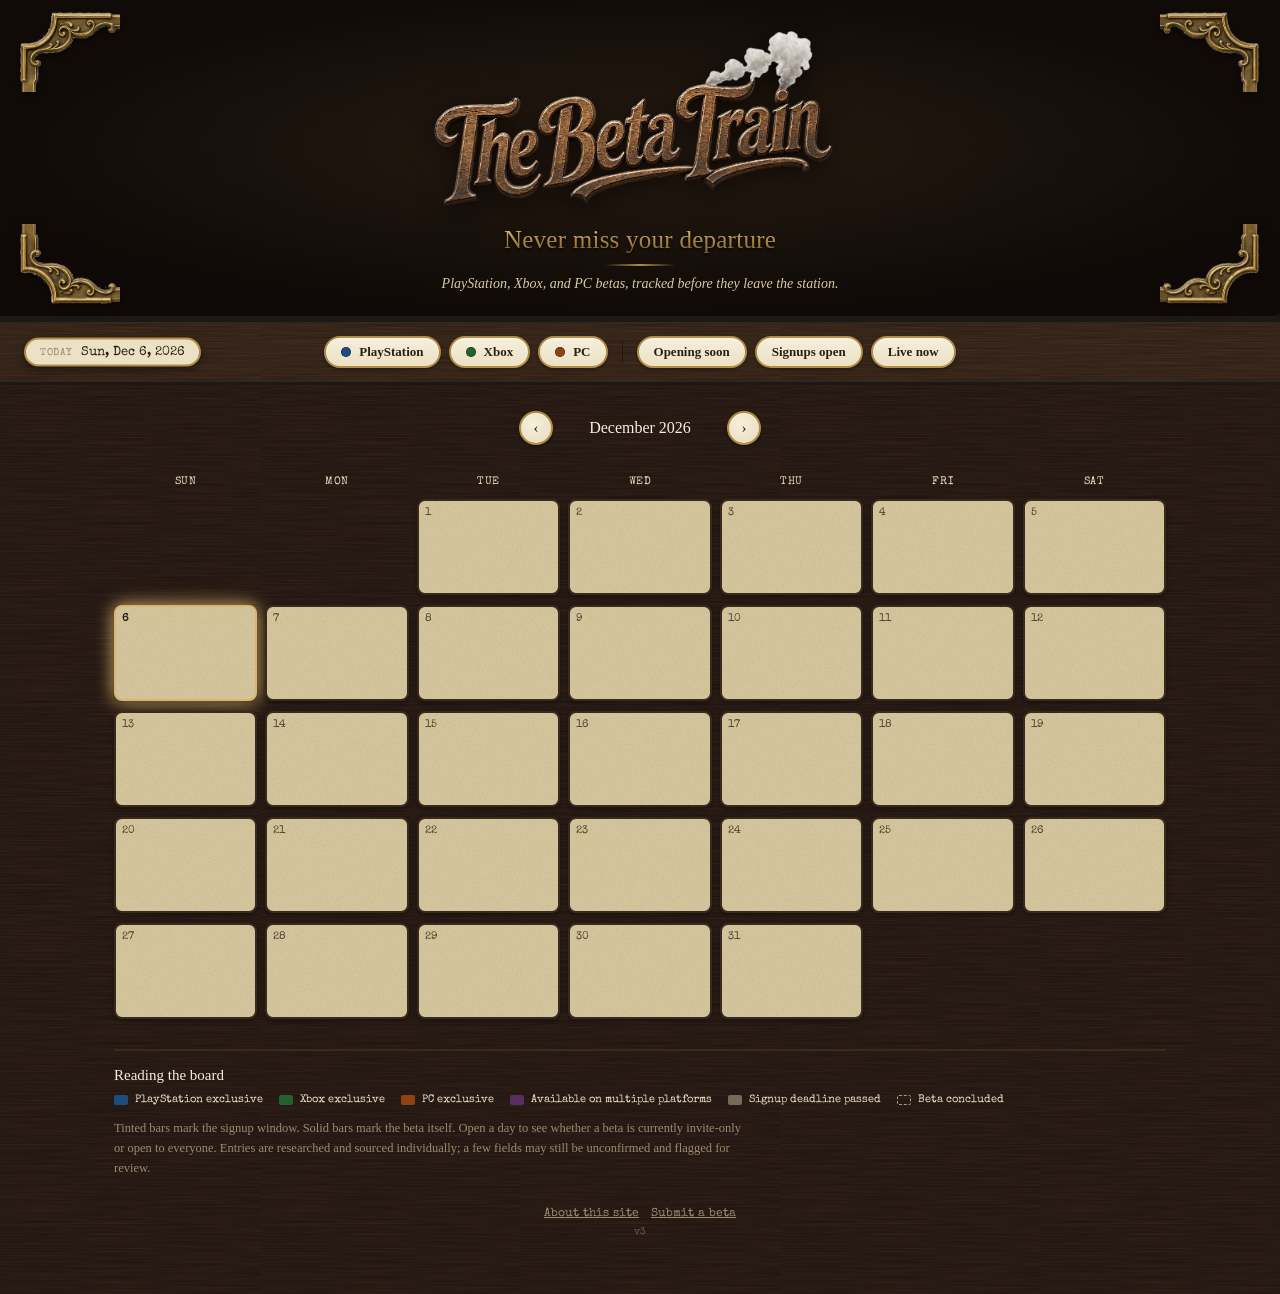
==== commit 4f5e69c2: "Add files via upload" ====
--- a/index.html
+++ b/index.html
@@ -94,7 +94,7 @@
     <p class="legend__note">Tinted bars mark the signup window. Solid bars mark the beta itself. Open a day to see whether a beta is currently invite-only or open to everyone. Entries are researched and sourced individually; a few fields may still be unconfirmed and flagged for review.</p>
   </section>
 
-  <p style="text-align:center; margin-top:24px;"><a href="about.html" style="color:var(--ink-faint); font-family:var(--font-mono); font-size:12px;">About this site</a> &middot; <a href="submit.html" style="color:var(--ink-faint); font-family:var(--font-mono); font-size:12px;">Submit a beta</a><br><span style="font-family:var(--font-mono); font-size:10px; color:var(--ink-faint); opacity:0.6;">v2</span></p>
+  <p style="text-align:center; margin-top:24px;"><a href="about.html" style="color:var(--ink-faint); font-family:var(--font-mono); font-size:12px;">About this site</a> &middot; <a href="submit.html" style="color:var(--ink-faint); font-family:var(--font-mono); font-size:12px;">Submit a beta</a><br><span style="font-family:var(--font-mono); font-size:10px; color:var(--ink-faint); opacity:0.6;">v3</span></p>
 </main>
 
 <div class="overlay" id="overlay" hidden></div>
--- a/css/styles.css
+++ b/css/styles.css
@@ -132,7 +132,7 @@
   height: 190px;
   max-width: 90%;
   filter: drop-shadow(0 6px 14px rgba(0, 0, 0, 0.6));
-  transform: translateX(8px);
+  transform: translateX(16px);
 }
 
 .board__hook {
@@ -379,7 +379,7 @@
   .board__frame { min-height: 190px; padding: 14px; }
   .board__corner { width: 64px; }
   .board__clock { padding: 5px 10px; }
-  .board__logo { height: 100px; }
+  .board__logo { height: 100px; transform: translateX(8px); }
   .board__hook { font-size: 15px; margin-top: 8px; }
   .board__divider { width: 50px; margin: 7px 0; }
   .board__explainer { font-size: 12px; max-width: 190px; margin: 0 auto; }
